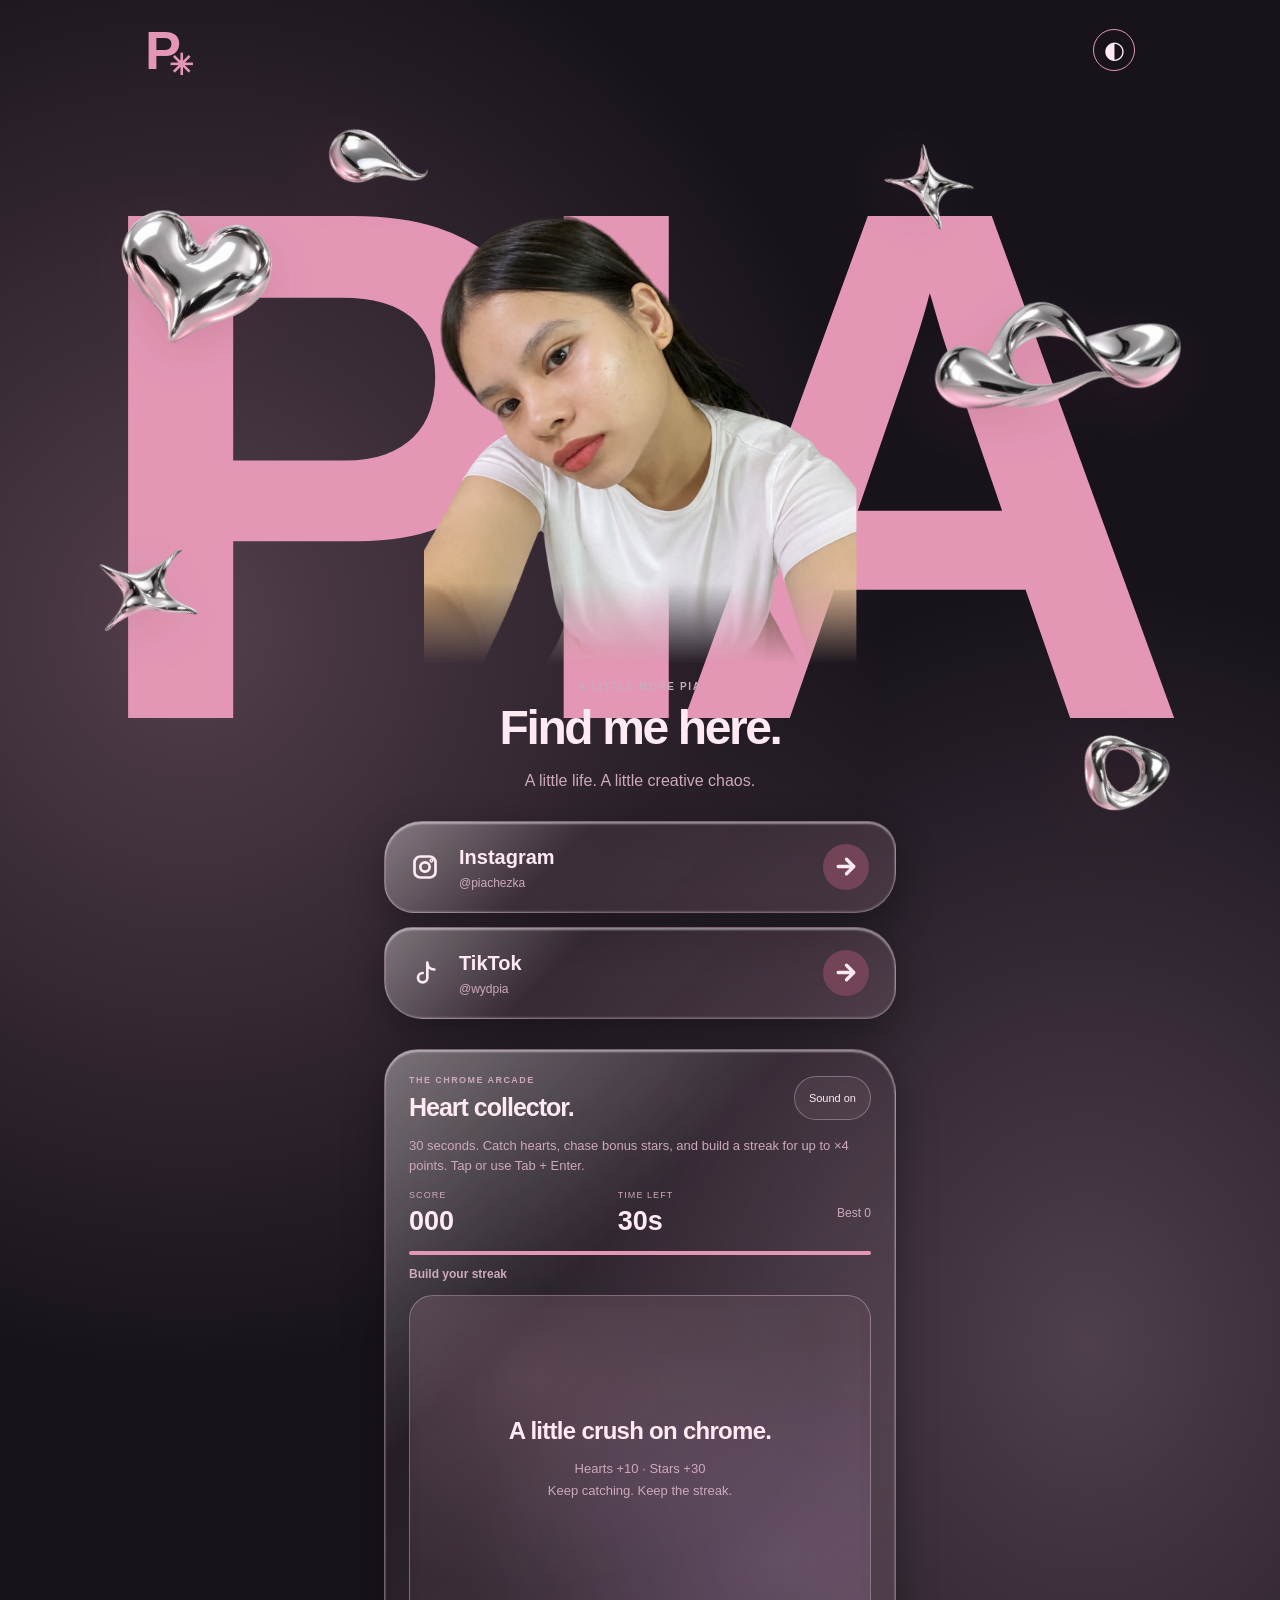
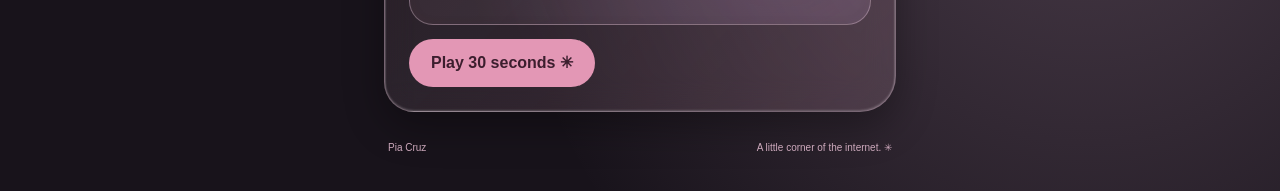
==== links/index.html @ ced85cf0 "Upgrade chrome arcade with timed combos, bonus stars, synth sounds and effects" ====
<!doctype html>
<html lang="en"><head><meta charset="utf-8"><meta name="viewport" content="width=device-width,initial-scale=1"><meta name="theme-color" content="#f5dce6"><meta name="description" content="Find Pia on Instagram and TikTok. A little personality, a little play."><title>Pia — Find me here</title><link rel="stylesheet" href="style.css?v=4"></head><body>
<div id="chrome-field" aria-label="Interactive chrome shapes"><button class="chrome-piece" aria-label="Move chrome heart; drag or use arrow keys"><img src="../assets/chrome-heart.png" alt="" draggable="false"></button><button class="chrome-piece" aria-label="Move chrome ribbon; drag or use arrow keys"><img src="../assets/chrome-ribbon.webp" alt="" draggable="false"></button><button class="chrome-piece" aria-label="Move chrome star; drag or use arrow keys"><img src="../assets/chrome-star.png" alt="" draggable="false"></button><button class="chrome-piece" aria-label="Move chrome ring; drag or use arrow keys"><img src="../assets/chrome-ring.png" alt="" draggable="false"></button><button class="chrome-piece" aria-label="Move chrome droplet; drag or use arrow keys"><img src="../assets/chrome-drop.png" alt="" draggable="false"></button><button class="chrome-piece" aria-label="Move chrome small star; drag or use arrow keys"><img src="../assets/chrome-star.png" alt="" draggable="false"></button></div><header><a class="brand" href="#" aria-label="Pia home">P<span aria-hidden="true">✳</span></a><button id="theme" aria-label="Switch color theme">◐</button></header>
<main>
<section class="intro" aria-labelledby="name"><div class="portrait-stage"><span class="big-name" aria-hidden="true">PIA</span><img class="portrait" src="../assets/pia-cutout.webp" alt="Pia Cruz"></div><p class="eyebrow">A LITTLE MORE PIA</p><h1 id="name">Find me here.</h1><p class="intro-copy">A little life. A little creative chaos.</p></section>
<nav class="socials" aria-label="Pia’s social profiles">
<a href="https://www.instagram.com/piachezka/" target="_blank" rel="noopener noreferrer"><svg viewBox="0 0 24 24" aria-hidden="true"><rect x="3" y="3" width="18" height="18" rx="5"/><circle cx="12" cy="12" r="4"/><circle cx="17.5" cy="6.5" r=".6"/></svg><span>Instagram<small>@piachezka</small></span><span class="link-icon" aria-hidden="true"><svg class="action-arrow" viewBox="0 0 24 24"><path d="M4 12h15M12 5l7 7-7 7"/></svg></span></a>
<a href="https://www.tiktok.com/@wydpia" target="_blank" rel="noopener noreferrer"><svg viewBox="0 0 24 24" aria-hidden="true"><path d="M14 3v13a4 4 0 1 1-4-4M14 3c0 4 3 6 6 6"/></svg><span>TikTok<small>@wydpia</small></span><span class="link-icon" aria-hidden="true"><svg class="action-arrow" viewBox="0 0 24 24"><path d="M4 12h15M12 5l7 7-7 7"/></svg></span></a>
</nav>
<section class="game" aria-labelledby="game-title"><div class="game-heading"><div><p class="eyebrow">THE CHROME ARCADE</p><h2 id="game-title">Heart collector.</h2></div><button id="sound" class="sound-button" aria-pressed="true">Sound on</button></div><p id="instructions">30 seconds. Catch hearts, chase bonus stars, and build a streak for up to ×4 points. Tap or use Tab + Enter.</p><div class="game-stats"><div><small>SCORE</small><strong id="score">000</strong></div><div><small>TIME LEFT</small><strong id="timer">30s</strong></div><span id="best">Best 0</span></div><div class="time-track" aria-hidden="true"><div id="time-fill"></div></div><div id="combo">Build your streak</div><div id="arena" class="arena" aria-label="Heart collector playing field"><div id="game-message"><strong>A little crush on chrome.</strong><span>Hearts +10 · Stars +30<br>Keep catching. Keep the streak.</span></div></div><div class="game-actions"><button id="start">Play 30 seconds ✳</button><button id="pause" hidden>Pause</button></div><p id="announcement" class="sr-only" role="status" aria-live="polite"></p></section>
<footer><span>Pia Cruz</span><span>A little corner of the internet. ✳</span></footer>
</main><script src="app.js?v=2"></script><script src="physics.js?v=1"></script></body></html>
---- links/style.css ----
:root{color-scheme:light;--bg:#fff9fc;--ink:#462436;--muted:#805a6d;--pink:#d77c9b;--panel:#ffffff55;--edge:#ffffffd9;--shadow:#8d486b1a;--round:'Arial Rounded MT Bold','Arial Black',Arial,sans-serif}*{box-sizing:border-box}body{margin:0;color:var(--ink);background:radial-gradient(ellipse at 15% 35%,#f4b8d044,transparent 45%),radial-gradient(ellipse at 85% 75%,#e5b9d944,transparent 40%),var(--bg);font:16px/1.5 Arial,sans-serif;min-height:100vh}.dark{color-scheme:dark;--bg:#18131b;--ink:#ffeaf3;--muted:#cda9bc;--pink:#e397b5;--panel:#f2cada10;--edge:#f4d5e755;--shadow:#0005}a{color:inherit;text-decoration:none}button{font:inherit;color:inherit;cursor:pointer}button:focus-visible,a:focus-visible{outline:3px solid var(--pink);outline-offset:5px}header{max-width:1050px;margin:auto;padding:26px 30px;display:flex;justify-content:space-between;align-items:center}.brand{font:900 54px/.9 var(--round);position:relative;color:var(--pink);padding-right:12px}.brand span{position:absolute;bottom:-5px;right:0;font:900 29px/1 Arial}.brand:hover span{animation:spin 2s linear infinite}#theme{background:none;border:1px solid var(--pink);border-radius:50%;width:42px;height:42px;font-size:24px}main{max-width:560px;margin:auto;padding:0 24px}.intro{text-align:center}.portrait-stage{height:310px;position:relative;isolation:isolate}.big-name{position:absolute;inset:0;display:grid;place-items:center;font:900 clamp(150px,35vw,230px)/1 Arial;color:var(--pink);letter-spacing:-.08em;padding-right:.08em}.portrait{position:absolute;height:95%;max-width:90%;object-fit:contain;bottom:0;left:50%;transform:translateX(-50%);z-index:2;mask-image:linear-gradient(#000 85%,transparent)}.chrome{position:absolute;object-fit:contain;filter:drop-shadow(0 16px 18px #7d405322);animation:float 8s ease-in-out infinite;pointer-events:none}.heart{width:105px;left:-8px;top:54px;z-index:3;rotate:-18deg}.star{width:90px;right:0;bottom:28px;z-index:3;animation-delay:-3s}.ring{width:70px;right:14px;top:0;filter:blur(1px);z-index:1;animation-delay:-5s}.eyebrow{font-size:10px;letter-spacing:.16em;font-weight:700;color:var(--muted);margin:15px 0 8px}h1{font:900 clamp(36px,9vw,48px)/1.1 var(--round);letter-spacing:-.05em;margin:0}.intro-copy{color:var(--muted);margin:14px 0 28px}.socials{display:grid;gap:14px}.socials a,.game{border:1px solid var(--edge);background:linear-gradient(135deg,#fff5,transparent 35%,#e8a3c01a),var(--panel);box-shadow:inset 0 2px 2px #fff7,inset 0 -1px 2px #fff3,0 14px 40px var(--shadow);backdrop-filter:blur(16px);-webkit-backdrop-filter:blur(16px)}.socials a{display:flex;align-items:center;gap:20px;padding:20px 26px;border-radius:38px 28px 40px 30px;transition:transform .2s,box-shadow .2s}.socials a:nth-child(2){border-radius:28px 40px 30px 38px}.socials a:hover{transform:translateY(-3px);box-shadow:inset 0 2px 3px #fffb,0 18px 40px var(--shadow)}.socials svg{width:28px;height:28px;fill:none;stroke:currentColor;stroke-width:2.3;stroke-linecap:round;stroke-linejoin:round}.socials a>span{font-size:20px;font-weight:700}.socials small{display:block;font-size:12px;font-weight:400;color:var(--muted);margin-top:2px}.socials .link-icon{margin-left:auto;font-size:28px;font-weight:900}.game{margin-top:30px;padding:24px;border-radius:34px 44px 36px 30px}.game-heading{display:flex;justify-content:space-between;align-items:center}.game-heading img{width:48px;height:48px;object-fit:contain}.game .eyebrow{margin:0 0 5px;font-size:9px}h2{font:900 25px/1.2 var(--round);letter-spacing:-.04em;margin:0}#instructions{color:var(--muted);font-size:13px;margin:14px 0}.game-stats{display:flex;justify-content:space-between;font-size:12px;font-variant-numeric:tabular-nums;gap:8px}.arena{height:225px;position:relative;overflow:hidden;border-radius:24px;margin:14px 0;background:radial-gradient(ellipse at center,#df96b533,transparent),var(--panel);border:1px solid var(--edge);display:grid;place-items:center}.arena>p{font-size:14px;color:var(--muted);padding:20px;text-align:center}#heart-target{position:absolute;width:66px;height:66px;border:0;background:none;padding:3px;touch-action:manipulation}#heart-target img{width:100%;height:100%;object-fit:contain;pointer-events:none}#heart-target:hover{filter:drop-shadow(0 0 9px #ffb4d5)}[hidden]{display:none!important}.game-actions{display:flex;align-items:center;justify-content:space-between;gap:12px}#start{border:0;background:var(--pink);color:#3c1e2e;padding:12px 22px;border-radius:30px;font-weight:700;min-height:44px}#start span{margin-left:16px}#reset{background:none;border:0;font-size:12px;text-decoration:underline;min-height:44px}footer{display:flex;flex-wrap:wrap;justify-content:space-between;gap:8px;padding:28px 4px 36px;font-size:10px;color:var(--muted)}.sr-only{position:absolute;width:1px;height:1px;overflow:hidden;clip-path:inset(50%)}@keyframes float{50%{transform:translate(5px,-14px) rotate(8deg)}}@keyframes spin{to{transform:rotate(360deg)}}@media(max-width:380px){main{padding:0 16px}.game{padding:18px}.portrait-stage{height:265px}.heart{width:85px}.star{width:70px}}@media(prefers-reduced-motion:reduce){*,*::before,*::after{animation:none!important;transition:none!important}}

/* Restore an expansive hero, with chrome free to reach the page edges. */
body{position:relative;isolation:isolate;overflow-x:clip}
header{position:relative;z-index:5}
.portrait-stage{width:100vw;left:50%;margin-left:-50vw;height:clamp(330px,44vw,620px);isolation:auto}
.big-name{font-size:clamp(240px,57vw,800px);z-index:0;letter-spacing:-.07em}
.portrait{height:96%;max-width:90vw;z-index:2}
#chrome-field{position:absolute;inset:0;z-index:3;overflow:hidden;pointer-events:none}
.chrome-piece{position:absolute;left:0;top:0;width:clamp(90px,13vw,200px);aspect-ratio:1;border:0;background:none;padding:0;pointer-events:auto;touch-action:none;cursor:grab;will-change:transform}
.chrome-piece img{display:block;width:100%;height:100%;object-fit:contain;pointer-events:none;user-select:none;filter:drop-shadow(0 16px 22px #67283f22)}
.chrome-piece:nth-child(2){width:clamp(150px,23vw,330px);aspect-ratio:1.8}
.chrome-piece:nth-child(3){width:clamp(75px,10vw,150px)}
.chrome-piece:nth-child(n+4){width:clamp(60px,8vw,110px)}
.chrome-piece.dragging{cursor:grabbing}
.intro>.eyebrow,.intro>h1,.intro-copy,.socials,.game,footer{position:relative;z-index:4}
.intro-copy{pointer-events:none}
@media(max-width:600px){.portrait-stage{height:350px}.big-name{font-size:66vw}.chrome-piece{width:85px}.chrome-piece:nth-child(2){width:145px}}

/* Match the portfolio’s bold circular arrow and turning hover gesture. */
.socials .link-icon{display:grid;place-items:center;flex:0 0 46px;width:46px;height:46px;border-radius:50%;background:#f4cad9;color:#612b40;transition:transform .28s ease,background .28s ease}
.socials .link-icon .action-arrow{width:25px;height:25px;fill:none;stroke:currentColor;stroke-width:3.2;stroke-linecap:round;stroke-linejoin:round}
.socials a:hover .link-icon,.socials a:focus-visible .link-icon{transform:rotate(45deg);background:#ebaac1}
.dark .socials .link-icon{background:#734458;color:#ffeaf3}
.dark .socials a:hover .link-icon,.dark .socials a:focus-visible .link-icon{background:#ac6986}

/* Chrome arcade: restrained light trails and tactile glass controls. */
.sound-button,#pause{border:1px solid var(--edge);background:var(--panel);border-radius:24px;padding:10px 14px;font-size:11px;min-height:44px}
.game-stats{align-items:center}.game-stats>div{display:flex;flex-direction:column;gap:2px}.game-stats small{font-size:9px;letter-spacing:.12em;color:var(--muted)}.game-stats strong{font-size:27px;line-height:1.2}.game-stats #best{color:var(--muted)}
.time-track{height:4px;background:#d77c9b22;border-radius:9px;margin-top:14px;overflow:hidden}#time-fill{height:100%;background:var(--pink);transform-origin:left;will-change:transform}#combo{font-size:12px;font-weight:700;min-height:22px;margin:10px 0 0;color:var(--muted)}
.arena{height:330px;margin-top:8px;background:radial-gradient(ellipse at 25% 25%,#f6b3d32b,transparent 60%),radial-gradient(ellipse at 80% 80%,#ba93d72b,transparent 60%),var(--panel);box-shadow:inset 0 1px 12px #572b4510;isolation:isolate}
.arena.last-seconds{border-color:var(--pink)}#game-message{z-index:2;pointer-events:none;text-align:center;padding:24px;display:grid;gap:12px;max-width:100%}#game-message strong{font:900 24px/1.2 var(--round);letter-spacing:-.03em}#game-message span{font-size:13px;color:var(--muted);line-height:1.7}
.catch-target{position:absolute;left:0;top:0;border:0;background:none;padding:4px;touch-action:manipulation;z-index:1;border-radius:50%;cursor:pointer}.catch-target img{width:100%;height:100%;object-fit:contain;pointer-events:none;filter:drop-shadow(0 8px 7px #612b4033);animation:target-arrive .2s ease-out}.catch-target.bonus{background:radial-gradient(#ffcbe788,transparent 70%)}.catch-target.expiring{box-shadow:inset 0 0 0 1px #d77c9b66}.catch-target:hover img{filter:drop-shadow(0 0 8px #ee9fbe99)}.catch-target:focus-visible{outline-offset:-2px}
.hit-effect{position:absolute;z-index:4;font-weight:900;font-size:22px;color:var(--ink);pointer-events:none;animation:score-rise .65s ease-out forwards;text-shadow:0 2px 10px var(--bg)}.spark{position:absolute;width:6px;height:6px;background:var(--pink);border-radius:50%;pointer-events:none;z-index:3;animation:spark-out .5s ease-out forwards}
@keyframes target-arrive{from{opacity:0;scale:.6}to{opacity:1;scale:1}}@keyframes score-rise{from{opacity:1;transform:translate(-50%,-50%)}to{opacity:0;transform:translate(-50%,-65px)}}@keyframes spark-out{to{opacity:0;transform:translate(var(--dx),var(--dy)) scale(.1)}}
@media(max-width:400px){.arena{height:300px}.game-heading{gap:8px}.sound-button{padding:9px}h2{font-size:23px}}
@media(prefers-reduced-motion:reduce){.hit-effect{animation:none;transform:translate(-50%,-50%)}.catch-target img{animation:none}}
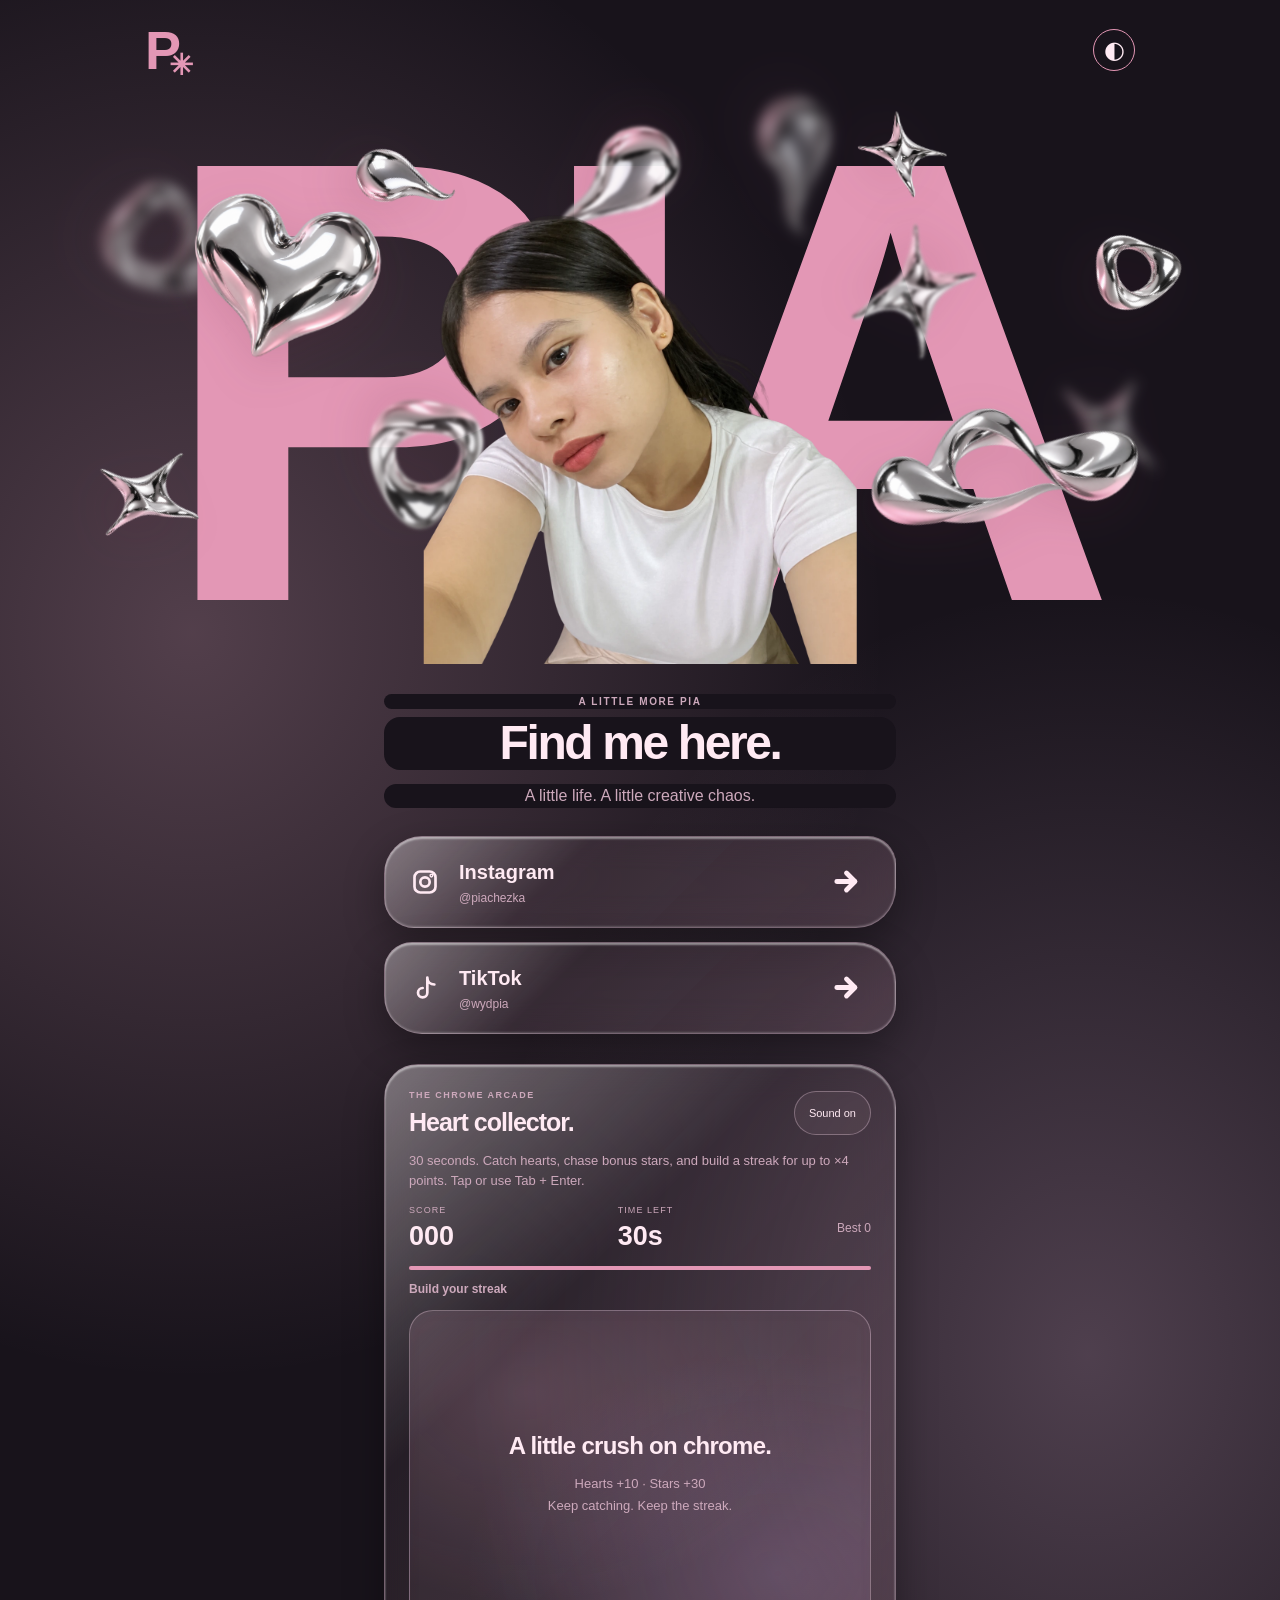
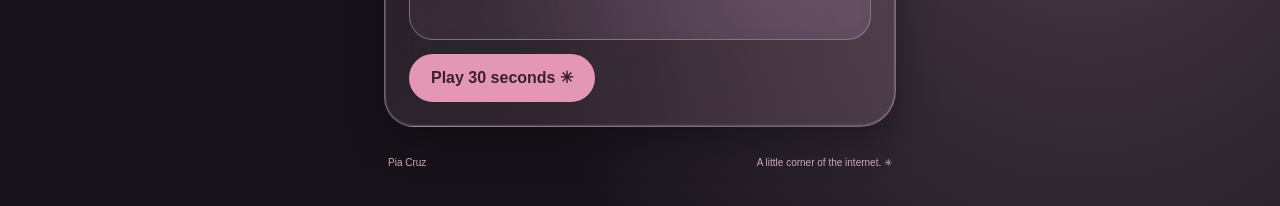
==== commit 025e774e: "Restore layered chrome depth and refine portrait and arrow styling" ====
--- a/links/index.html
+++ b/links/index.html
@@ -1,6 +1,6 @@
 <!doctype html>
-<html lang="en"><head><meta charset="utf-8"><meta name="viewport" content="width=device-width,initial-scale=1"><meta name="theme-color" content="#f5dce6"><meta name="description" content="Find Pia on Instagram and TikTok. A little personality, a little play."><title>Pia — Find me here</title><link rel="stylesheet" href="style.css?v=4"></head><body>
-<div id="chrome-field" aria-label="Interactive chrome shapes"><button class="chrome-piece" aria-label="Move chrome heart; drag or use arrow keys"><img src="../assets/chrome-heart.png" alt="" draggable="false"></button><button class="chrome-piece" aria-label="Move chrome ribbon; drag or use arrow keys"><img src="../assets/chrome-ribbon.webp" alt="" draggable="false"></button><button class="chrome-piece" aria-label="Move chrome star; drag or use arrow keys"><img src="../assets/chrome-star.png" alt="" draggable="false"></button><button class="chrome-piece" aria-label="Move chrome ring; drag or use arrow keys"><img src="../assets/chrome-ring.png" alt="" draggable="false"></button><button class="chrome-piece" aria-label="Move chrome droplet; drag or use arrow keys"><img src="../assets/chrome-drop.png" alt="" draggable="false"></button><button class="chrome-piece" aria-label="Move chrome small star; drag or use arrow keys"><img src="../assets/chrome-star.png" alt="" draggable="false"></button></div><header><a class="brand" href="#" aria-label="Pia home">P<span aria-hidden="true">✳</span></a><button id="theme" aria-label="Switch color theme">◐</button></header>
+<html lang="en"><head><meta charset="utf-8"><meta name="viewport" content="width=device-width,initial-scale=1"><meta name="theme-color" content="#f5dce6"><meta name="description" content="Find Pia on Instagram and TikTok. A little personality, a little play."><title>Pia — Find me here</title><link rel="stylesheet" href="style.css?v=5"></head><body>
+<div id="chrome-field" aria-label="Interactive chrome shapes"><button class="chrome-piece" aria-label="Move chrome heart; drag or use arrow keys"><img src="../assets/chrome-heart.png" alt="" draggable="false"></button><button class="chrome-piece" aria-label="Move chrome ribbon; drag or use arrow keys"><img src="../assets/chrome-ribbon.webp" alt="" draggable="false"></button><button class="chrome-piece" aria-label="Move chrome star; drag or use arrow keys"><img src="../assets/chrome-star.png" alt="" draggable="false"></button><button class="chrome-piece" aria-label="Move chrome ring; drag or use arrow keys"><img src="../assets/chrome-ring.png" alt="" draggable="false"></button><button class="chrome-piece" aria-label="Move chrome droplet; drag or use arrow keys"><img src="../assets/chrome-drop.png" alt="" draggable="false"></button><button class="chrome-piece" aria-label="Move chrome small star; drag or use arrow keys"><img src="../assets/chrome-star.png" alt="" draggable="false"></button><button class="chrome-piece depth-distant" aria-label="Move distant chrome shape; drag or use arrow keys"><img src="../assets/chrome-ring.png" alt="" draggable="false"></button><button class="chrome-piece depth-distant" aria-label="Move distant chrome shape; drag or use arrow keys"><img src="../assets/chrome-star.png" alt="" draggable="false"></button><button class="chrome-piece depth-distant" aria-label="Move distant chrome shape; drag or use arrow keys"><img src="../assets/chrome-drop.png" alt="" draggable="false"></button><button class="chrome-piece depth-middle" aria-label="Move middle chrome shape; drag or use arrow keys"><img src="../assets/chrome-ring.png" alt="" draggable="false"></button><button class="chrome-piece depth-middle" aria-label="Move middle chrome shape; drag or use arrow keys"><img src="../assets/chrome-star.png" alt="" draggable="false"></button><button class="chrome-piece depth-middle" aria-label="Move middle chrome shape; drag or use arrow keys"><img src="../assets/chrome-drop.png" alt="" draggable="false"></button></div><header><a class="brand" href="#" aria-label="Pia home">P<span aria-hidden="true">✳</span></a><button id="theme" aria-label="Switch color theme">◐</button></header>
 <main>
 <section class="intro" aria-labelledby="name"><div class="portrait-stage"><span class="big-name" aria-hidden="true">PIA</span><img class="portrait" src="../assets/pia-cutout.webp" alt="Pia Cruz"></div><p class="eyebrow">A LITTLE MORE PIA</p><h1 id="name">Find me here.</h1><p class="intro-copy">A little life. A little creative chaos.</p></section>
 <nav class="socials" aria-label="Pia’s social profiles">
@@ -9,4 +9,4 @@
 </nav>
 <section class="game" aria-labelledby="game-title"><div class="game-heading"><div><p class="eyebrow">THE CHROME ARCADE</p><h2 id="game-title">Heart collector.</h2></div><button id="sound" class="sound-button" aria-pressed="true">Sound on</button></div><p id="instructions">30 seconds. Catch hearts, chase bonus stars, and build a streak for up to ×4 points. Tap or use Tab + Enter.</p><div class="game-stats"><div><small>SCORE</small><strong id="score">000</strong></div><div><small>TIME LEFT</small><strong id="timer">30s</strong></div><span id="best">Best 0</span></div><div class="time-track" aria-hidden="true"><div id="time-fill"></div></div><div id="combo">Build your streak</div><div id="arena" class="arena" aria-label="Heart collector playing field"><div id="game-message"><strong>A little crush on chrome.</strong><span>Hearts +10 · Stars +30<br>Keep catching. Keep the streak.</span></div></div><div class="game-actions"><button id="start">Play 30 seconds ✳</button><button id="pause" hidden>Pause</button></div><p id="announcement" class="sr-only" role="status" aria-live="polite"></p></section>
 <footer><span>Pia Cruz</span><span>A little corner of the internet. ✳</span></footer>
-</main><script src="app.js?v=2"></script><script src="physics.js?v=1"></script></body></html>
+</main><script src="app.js?v=2"></script><script src="physics.js?v=2"></script></body></html>
--- a/links/style.css
+++ b/links/style.css
@@ -35,3 +35,19 @@
 @keyframes target-arrive{from{opacity:0;scale:.6}to{opacity:1;scale:1}}@keyframes score-rise{from{opacity:1;transform:translate(-50%,-50%)}to{opacity:0;transform:translate(-50%,-65px)}}@keyframes spark-out{to{opacity:0;transform:translate(var(--dx),var(--dy)) scale(.1)}}
 @media(max-width:400px){.arena{height:300px}.game-heading{gap:8px}.sound-button{padding:9px}h2{font-size:23px}}
 @media(prefers-reduced-motion:reduce){.hit-effect{animation:none;transform:translate(-50%,-50%)}.catch-target img{animation:none}}
+
+/* Three independent chrome depth planes, with clear text below the portrait. */
+.portrait-stage{--stage-height:clamp(330px,44vw,620px);height:var(--stage-height);margin-bottom:30px}
+.big-name{font-size:min(57vw,calc(var(--stage-height)*1.12));line-height:.8;z-index:1}
+.portrait{mask-image:none;-webkit-mask-image:none;z-index:3}
+#chrome-field{z-index:auto}
+.chrome-piece{z-index:4}
+.chrome-piece:nth-child(1){width:clamp(115px,16vw,240px)}
+.chrome-piece:nth-child(2){width:clamp(170px,25vw,360px)}
+.chrome-piece.depth-middle{z-index:2;width:clamp(90px,12vw,180px);filter:blur(1.4px);opacity:.94}
+.chrome-piece.depth-distant{z-index:0;width:clamp(80px,11vw,165px);filter:blur(6px);opacity:.55}
+.intro>.eyebrow,.intro>h1,.intro-copy,.socials,.game,footer{z-index:5}
+.intro>.eyebrow,.intro>h1,.intro-copy{background:var(--bg);border-radius:16px}
+.socials .link-icon,.socials a:hover .link-icon,.socials a:focus-visible .link-icon,.dark .socials .link-icon,.dark .socials a:hover .link-icon,.dark .socials a:focus-visible .link-icon{background:transparent;color:inherit;border-radius:0}
+.socials .link-icon .action-arrow{width:29px;height:29px;stroke-width:4}
+@media(max-width:600px){.portrait-stage{--stage-height:350px}.big-name{font-size:66vw}.chrome-piece.depth-middle{filter:blur(1px);width:90px}.chrome-piece.depth-distant{filter:blur(4px);width:75px}}
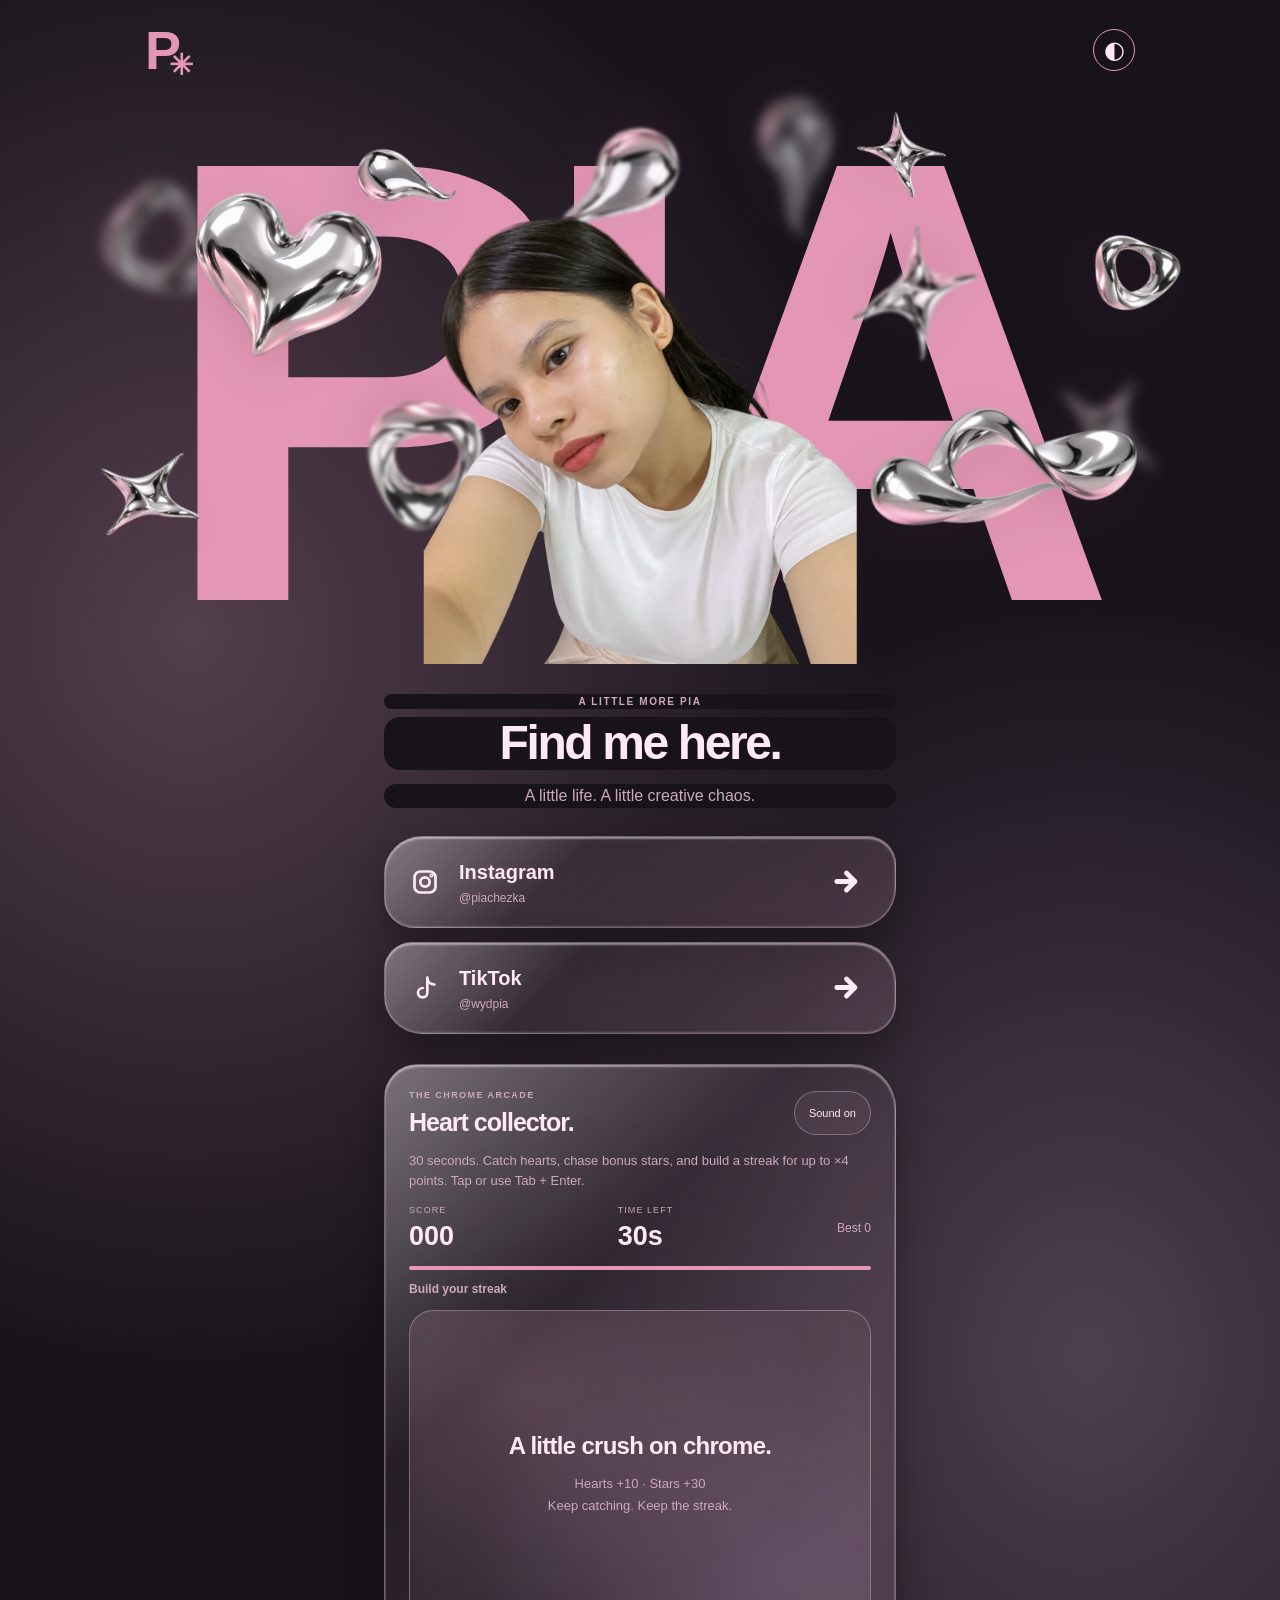
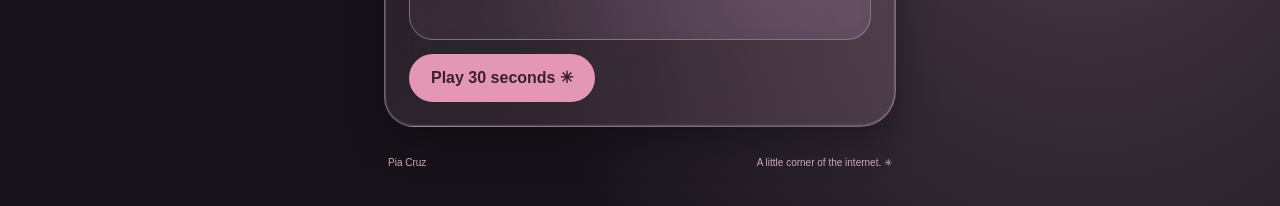
==== commit a3db4e2c: "Give arcade effects metallic chimes and sparkling chrome overtones" ====
--- a/links/index.html
+++ b/links/index.html
@@ -9,4 +9,4 @@
 </nav>
 <section class="game" aria-labelledby="game-title"><div class="game-heading"><div><p class="eyebrow">THE CHROME ARCADE</p><h2 id="game-title">Heart collector.</h2></div><button id="sound" class="sound-button" aria-pressed="true">Sound on</button></div><p id="instructions">30 seconds. Catch hearts, chase bonus stars, and build a streak for up to ×4 points. Tap or use Tab + Enter.</p><div class="game-stats"><div><small>SCORE</small><strong id="score">000</strong></div><div><small>TIME LEFT</small><strong id="timer">30s</strong></div><span id="best">Best 0</span></div><div class="time-track" aria-hidden="true"><div id="time-fill"></div></div><div id="combo">Build your streak</div><div id="arena" class="arena" aria-label="Heart collector playing field"><div id="game-message"><strong>A little crush on chrome.</strong><span>Hearts +10 · Stars +30<br>Keep catching. Keep the streak.</span></div></div><div class="game-actions"><button id="start">Play 30 seconds ✳</button><button id="pause" hidden>Pause</button></div><p id="announcement" class="sr-only" role="status" aria-live="polite"></p></section>
 <footer><span>Pia Cruz</span><span>A little corner of the internet. ✳</span></footer>
-</main><script src="app.js?v=2"></script><script src="physics.js?v=2"></script></body></html>
+</main><script src="app.js?v=3"></script><script src="physics.js?v=2"></script></body></html>
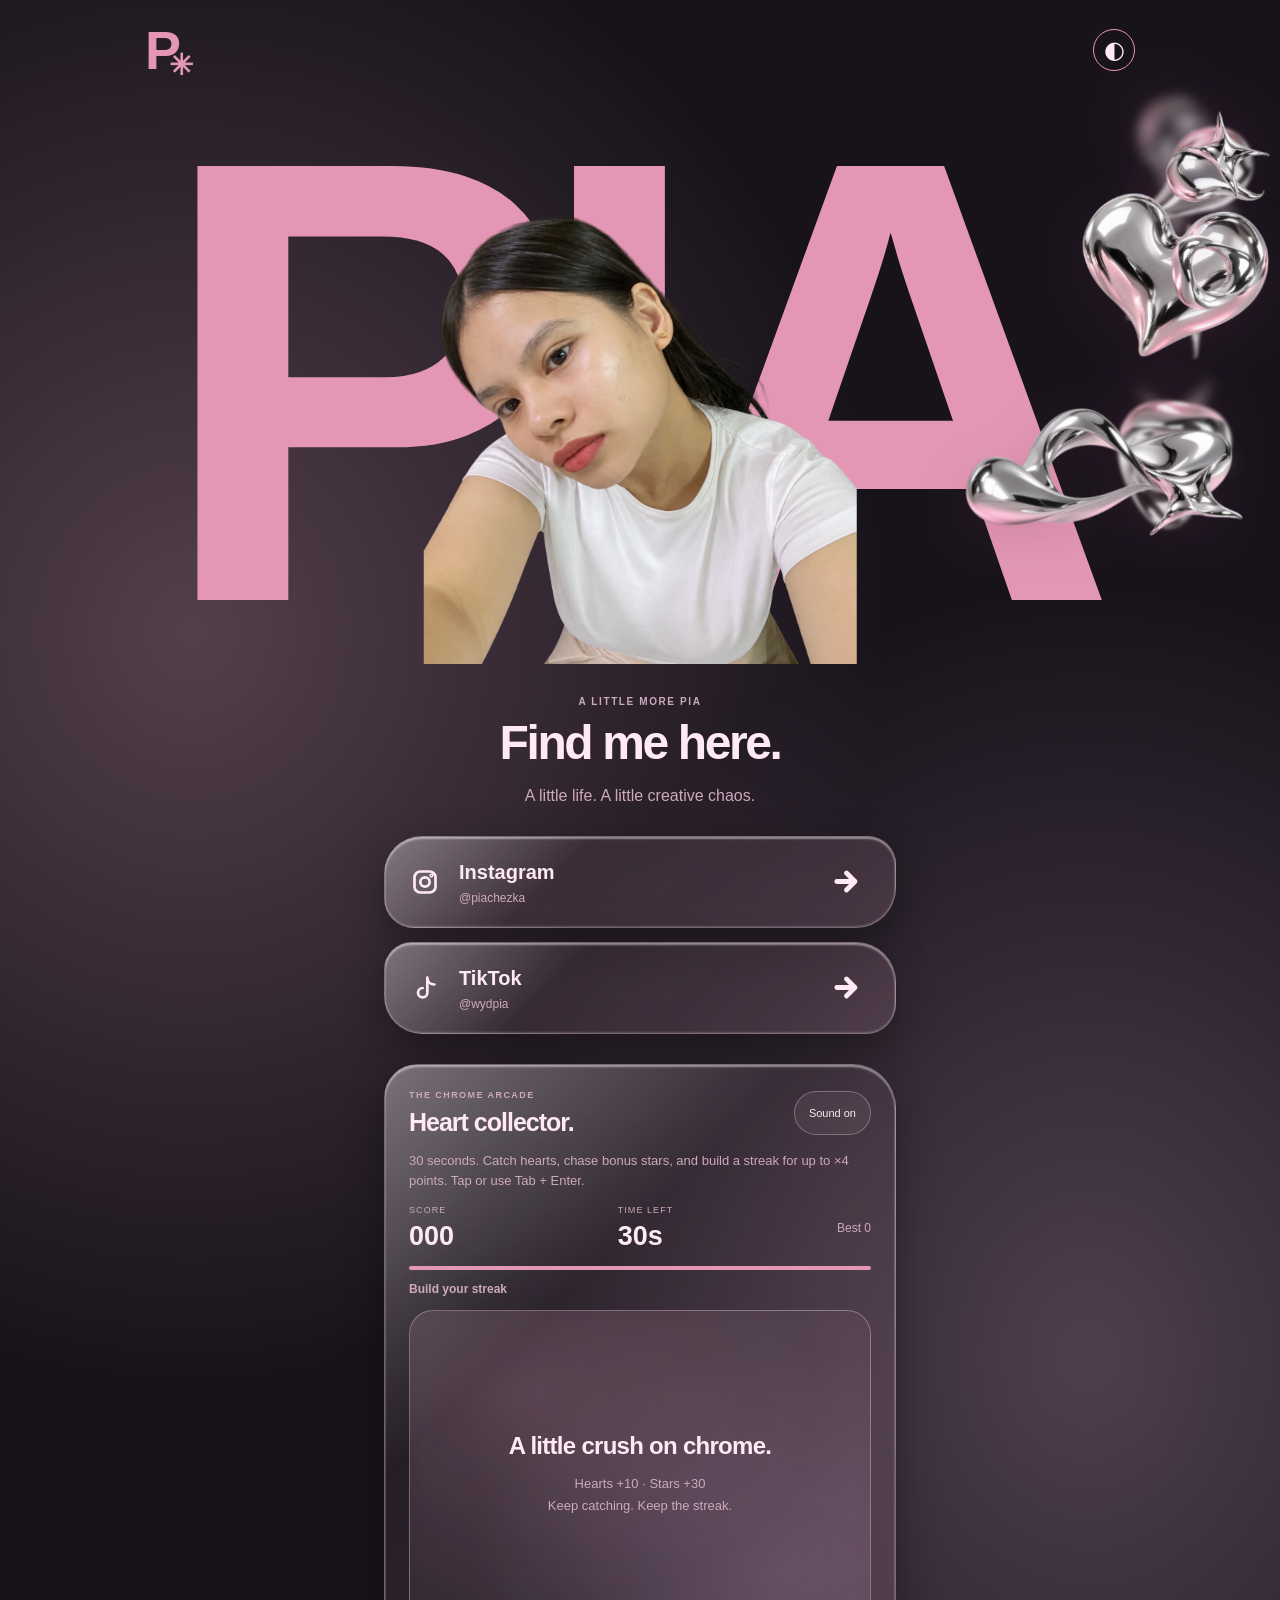
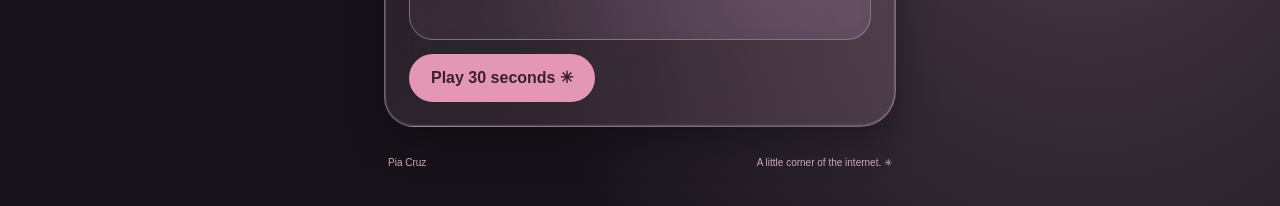
==== commit e23de16b: "Remove background fills from landing page intro text" ====
--- a/links/index.html
+++ b/links/index.html
@@ -1,5 +1,5 @@
 <!doctype html>
-<html lang="en"><head><meta charset="utf-8"><meta name="viewport" content="width=device-width,initial-scale=1"><meta name="theme-color" content="#f5dce6"><meta name="description" content="Find Pia on Instagram and TikTok. A little personality, a little play."><title>Pia — Find me here</title><link rel="stylesheet" href="style.css?v=5"></head><body>
+<html lang="en"><head><meta charset="utf-8"><meta name="viewport" content="width=device-width,initial-scale=1"><meta name="theme-color" content="#f5dce6"><meta name="description" content="Find Pia on Instagram and TikTok. A little personality, a little play."><title>Pia — Find me here</title><link rel="stylesheet" href="style.css?v=6"></head><body>
 <div id="chrome-field" aria-label="Interactive chrome shapes"><button class="chrome-piece" aria-label="Move chrome heart; drag or use arrow keys"><img src="../assets/chrome-heart.png" alt="" draggable="false"></button><button class="chrome-piece" aria-label="Move chrome ribbon; drag or use arrow keys"><img src="../assets/chrome-ribbon.webp" alt="" draggable="false"></button><button class="chrome-piece" aria-label="Move chrome star; drag or use arrow keys"><img src="../assets/chrome-star.png" alt="" draggable="false"></button><button class="chrome-piece" aria-label="Move chrome ring; drag or use arrow keys"><img src="../assets/chrome-ring.png" alt="" draggable="false"></button><button class="chrome-piece" aria-label="Move chrome droplet; drag or use arrow keys"><img src="../assets/chrome-drop.png" alt="" draggable="false"></button><button class="chrome-piece" aria-label="Move chrome small star; drag or use arrow keys"><img src="../assets/chrome-star.png" alt="" draggable="false"></button><button class="chrome-piece depth-distant" aria-label="Move distant chrome shape; drag or use arrow keys"><img src="../assets/chrome-ring.png" alt="" draggable="false"></button><button class="chrome-piece depth-distant" aria-label="Move distant chrome shape; drag or use arrow keys"><img src="../assets/chrome-star.png" alt="" draggable="false"></button><button class="chrome-piece depth-distant" aria-label="Move distant chrome shape; drag or use arrow keys"><img src="../assets/chrome-drop.png" alt="" draggable="false"></button><button class="chrome-piece depth-middle" aria-label="Move middle chrome shape; drag or use arrow keys"><img src="../assets/chrome-ring.png" alt="" draggable="false"></button><button class="chrome-piece depth-middle" aria-label="Move middle chrome shape; drag or use arrow keys"><img src="../assets/chrome-star.png" alt="" draggable="false"></button><button class="chrome-piece depth-middle" aria-label="Move middle chrome shape; drag or use arrow keys"><img src="../assets/chrome-drop.png" alt="" draggable="false"></button></div><header><a class="brand" href="#" aria-label="Pia home">P<span aria-hidden="true">✳</span></a><button id="theme" aria-label="Switch color theme">◐</button></header>
 <main>
 <section class="intro" aria-labelledby="name"><div class="portrait-stage"><span class="big-name" aria-hidden="true">PIA</span><img class="portrait" src="../assets/pia-cutout.webp" alt="Pia Cruz"></div><p class="eyebrow">A LITTLE MORE PIA</p><h1 id="name">Find me here.</h1><p class="intro-copy">A little life. A little creative chaos.</p></section>
--- a/links/style.css
+++ b/links/style.css
@@ -47,7 +47,6 @@
 .chrome-piece.depth-middle{z-index:2;width:clamp(90px,12vw,180px);filter:blur(1.4px);opacity:.94}
 .chrome-piece.depth-distant{z-index:0;width:clamp(80px,11vw,165px);filter:blur(6px);opacity:.55}
 .intro>.eyebrow,.intro>h1,.intro-copy,.socials,.game,footer{z-index:5}
-.intro>.eyebrow,.intro>h1,.intro-copy{background:var(--bg);border-radius:16px}
 .socials .link-icon,.socials a:hover .link-icon,.socials a:focus-visible .link-icon,.dark .socials .link-icon,.dark .socials a:hover .link-icon,.dark .socials a:focus-visible .link-icon{background:transparent;color:inherit;border-radius:0}
 .socials .link-icon .action-arrow{width:29px;height:29px;stroke-width:4}
 @media(max-width:600px){.portrait-stage{--stage-height:350px}.big-name{font-size:66vw}.chrome-piece.depth-middle{filter:blur(1px);width:90px}.chrome-piece.depth-distant{filter:blur(4px);width:75px}}
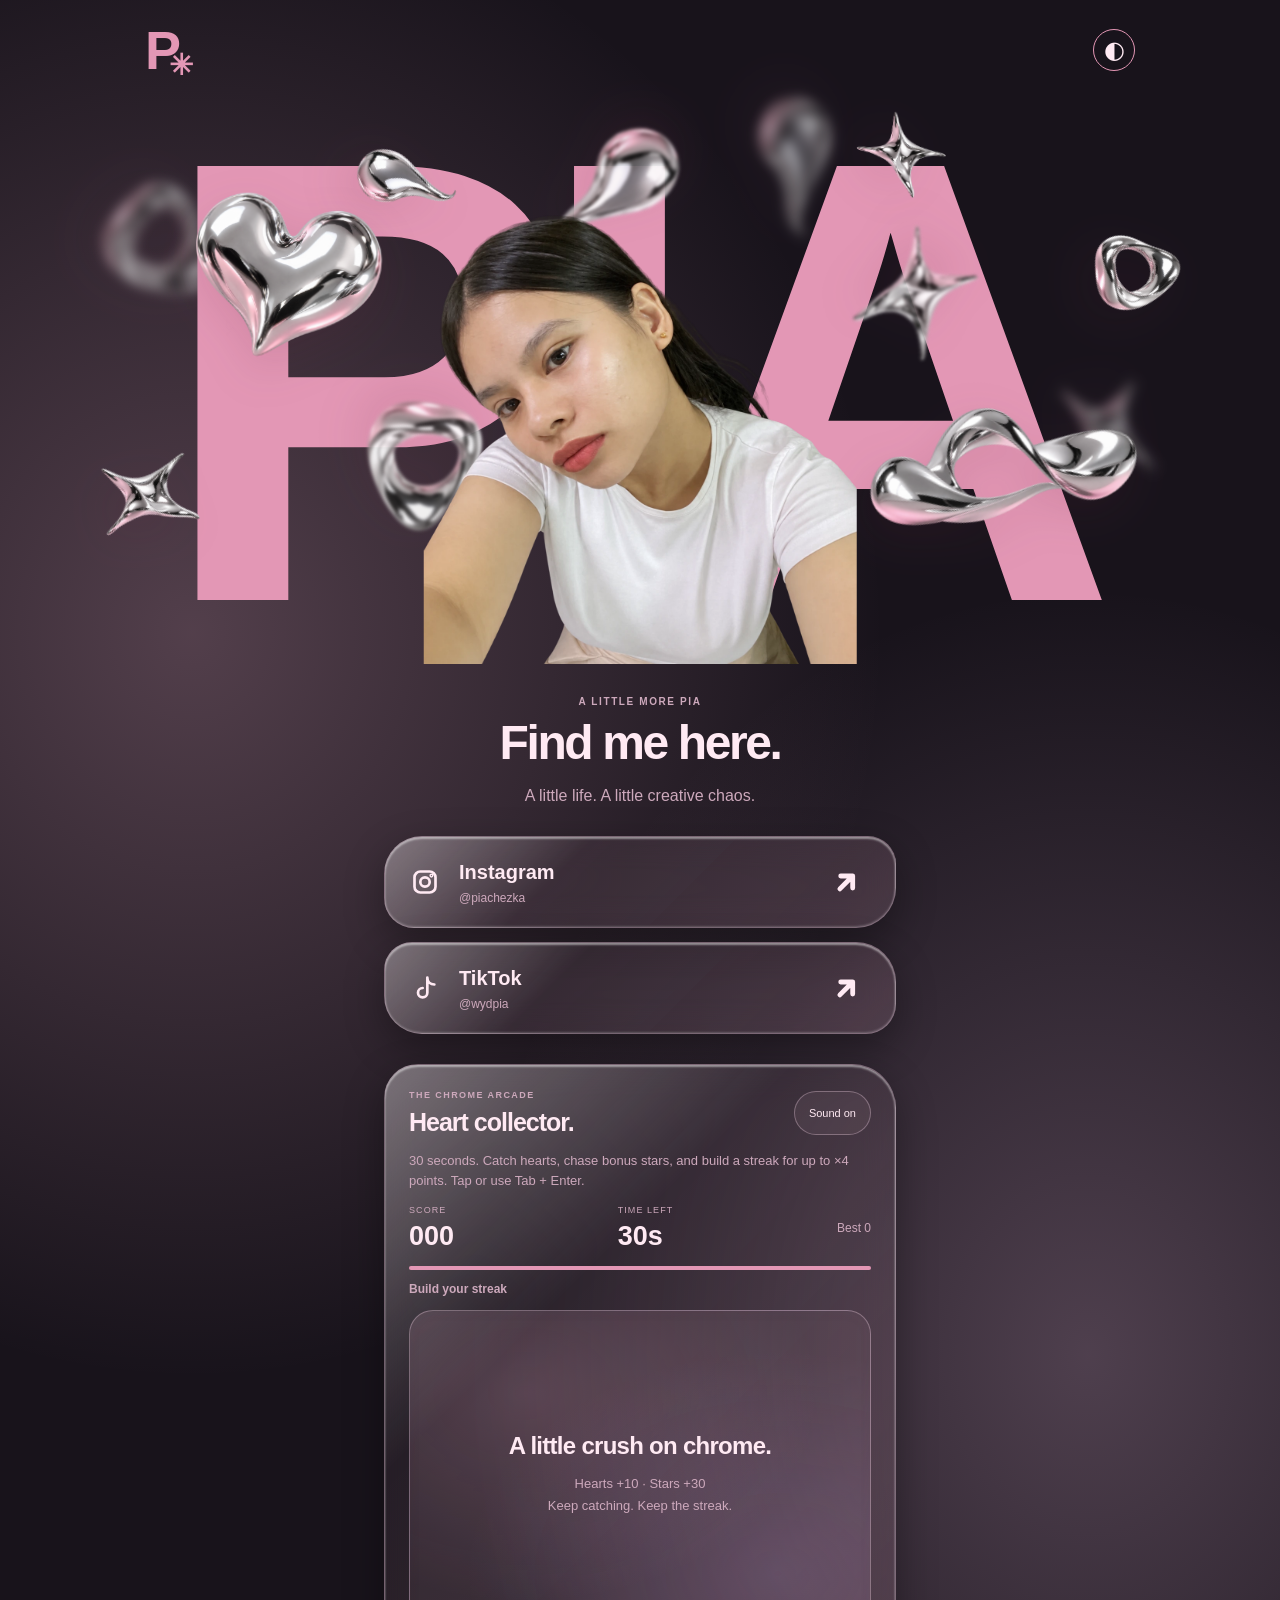
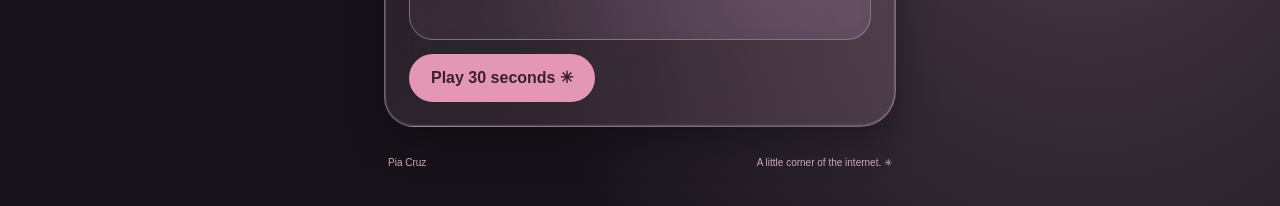
==== commit d90f660b: "Turn action arrows from up-right to right on hover" ====
--- a/links/index.html
+++ b/links/index.html
@@ -1,5 +1,5 @@
 <!doctype html>
-<html lang="en"><head><meta charset="utf-8"><meta name="viewport" content="width=device-width,initial-scale=1"><meta name="theme-color" content="#f5dce6"><meta name="description" content="Find Pia on Instagram and TikTok. A little personality, a little play."><title>Pia — Find me here</title><link rel="stylesheet" href="style.css?v=6"></head><body>
+<html lang="en"><head><meta charset="utf-8"><meta name="viewport" content="width=device-width,initial-scale=1"><meta name="theme-color" content="#f5dce6"><meta name="description" content="Find Pia on Instagram and TikTok. A little personality, a little play."><title>Pia — Find me here</title><link rel="stylesheet" href="style.css?v=7"></head><body>
 <div id="chrome-field" aria-label="Interactive chrome shapes"><button class="chrome-piece" aria-label="Move chrome heart; drag or use arrow keys"><img src="../assets/chrome-heart.png" alt="" draggable="false"></button><button class="chrome-piece" aria-label="Move chrome ribbon; drag or use arrow keys"><img src="../assets/chrome-ribbon.webp" alt="" draggable="false"></button><button class="chrome-piece" aria-label="Move chrome star; drag or use arrow keys"><img src="../assets/chrome-star.png" alt="" draggable="false"></button><button class="chrome-piece" aria-label="Move chrome ring; drag or use arrow keys"><img src="../assets/chrome-ring.png" alt="" draggable="false"></button><button class="chrome-piece" aria-label="Move chrome droplet; drag or use arrow keys"><img src="../assets/chrome-drop.png" alt="" draggable="false"></button><button class="chrome-piece" aria-label="Move chrome small star; drag or use arrow keys"><img src="../assets/chrome-star.png" alt="" draggable="false"></button><button class="chrome-piece depth-distant" aria-label="Move distant chrome shape; drag or use arrow keys"><img src="../assets/chrome-ring.png" alt="" draggable="false"></button><button class="chrome-piece depth-distant" aria-label="Move distant chrome shape; drag or use arrow keys"><img src="../assets/chrome-star.png" alt="" draggable="false"></button><button class="chrome-piece depth-distant" aria-label="Move distant chrome shape; drag or use arrow keys"><img src="../assets/chrome-drop.png" alt="" draggable="false"></button><button class="chrome-piece depth-middle" aria-label="Move middle chrome shape; drag or use arrow keys"><img src="../assets/chrome-ring.png" alt="" draggable="false"></button><button class="chrome-piece depth-middle" aria-label="Move middle chrome shape; drag or use arrow keys"><img src="../assets/chrome-star.png" alt="" draggable="false"></button><button class="chrome-piece depth-middle" aria-label="Move middle chrome shape; drag or use arrow keys"><img src="../assets/chrome-drop.png" alt="" draggable="false"></button></div><header><a class="brand" href="#" aria-label="Pia home">P<span aria-hidden="true">✳</span></a><button id="theme" aria-label="Switch color theme">◐</button></header>
 <main>
 <section class="intro" aria-labelledby="name"><div class="portrait-stage"><span class="big-name" aria-hidden="true">PIA</span><img class="portrait" src="../assets/pia-cutout.webp" alt="Pia Cruz"></div><p class="eyebrow">A LITTLE MORE PIA</p><h1 id="name">Find me here.</h1><p class="intro-copy">A little life. A little creative chaos.</p></section>
--- a/links/style.css
+++ b/links/style.css
@@ -18,9 +18,9 @@
 @media(max-width:600px){.portrait-stage{height:350px}.big-name{font-size:66vw}.chrome-piece{width:85px}.chrome-piece:nth-child(2){width:145px}}
 
 /* Match the portfolio’s bold circular arrow and turning hover gesture. */
-.socials .link-icon{display:grid;place-items:center;flex:0 0 46px;width:46px;height:46px;border-radius:50%;background:#f4cad9;color:#612b40;transition:transform .28s ease,background .28s ease}
+.socials .link-icon{display:grid;place-items:center;flex:0 0 46px;width:46px;height:46px;border-radius:50%;background:#f4cad9;color:#612b40;transform:rotate(-45deg);transition:transform .28s ease,background .28s ease}
 .socials .link-icon .action-arrow{width:25px;height:25px;fill:none;stroke:currentColor;stroke-width:3.2;stroke-linecap:round;stroke-linejoin:round}
-.socials a:hover .link-icon,.socials a:focus-visible .link-icon{transform:rotate(45deg);background:#ebaac1}
+.socials a:hover .link-icon,.socials a:focus-visible .link-icon{transform:rotate(0deg);background:#ebaac1}
 .dark .socials .link-icon{background:#734458;color:#ffeaf3}
 .dark .socials a:hover .link-icon,.dark .socials a:focus-visible .link-icon{background:#ac6986}
 
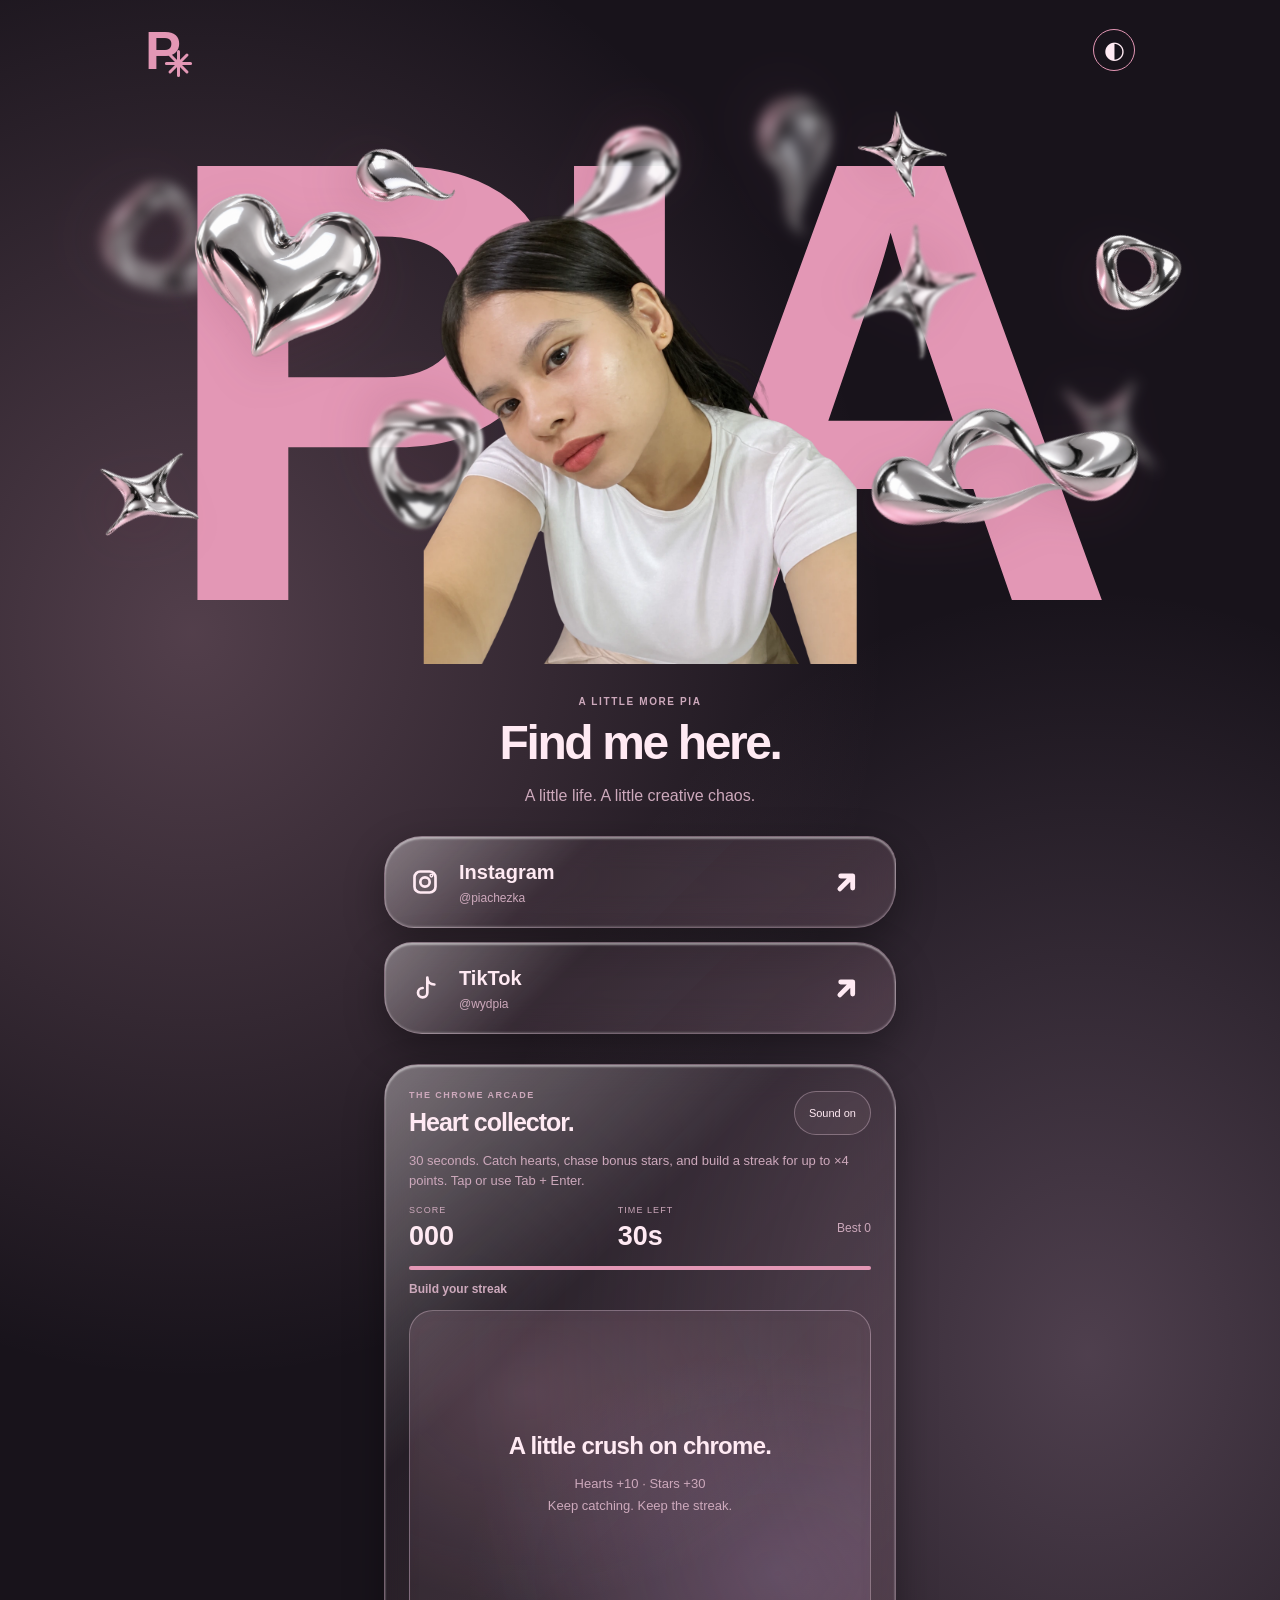
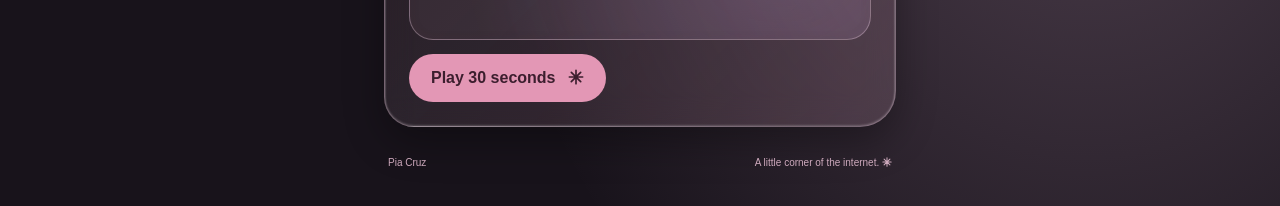
==== commit 4daa746d: "Fix mobile asterisk rendering and chrome tap highlights" ====
--- a/links/index.html
+++ b/links/index.html
@@ -1,12 +1,12 @@
 <!doctype html>
-<html lang="en"><head><meta charset="utf-8"><meta name="viewport" content="width=device-width,initial-scale=1"><meta name="theme-color" content="#f5dce6"><meta name="description" content="Find Pia on Instagram and TikTok. A little personality, a little play."><title>Pia — Find me here</title><link rel="stylesheet" href="style.css?v=7"></head><body>
-<div id="chrome-field" aria-label="Interactive chrome shapes"><button class="chrome-piece" aria-label="Move chrome heart; drag or use arrow keys"><img src="../assets/chrome-heart.png" alt="" draggable="false"></button><button class="chrome-piece" aria-label="Move chrome ribbon; drag or use arrow keys"><img src="../assets/chrome-ribbon.webp" alt="" draggable="false"></button><button class="chrome-piece" aria-label="Move chrome star; drag or use arrow keys"><img src="../assets/chrome-star.png" alt="" draggable="false"></button><button class="chrome-piece" aria-label="Move chrome ring; drag or use arrow keys"><img src="../assets/chrome-ring.png" alt="" draggable="false"></button><button class="chrome-piece" aria-label="Move chrome droplet; drag or use arrow keys"><img src="../assets/chrome-drop.png" alt="" draggable="false"></button><button class="chrome-piece" aria-label="Move chrome small star; drag or use arrow keys"><img src="../assets/chrome-star.png" alt="" draggable="false"></button><button class="chrome-piece depth-distant" aria-label="Move distant chrome shape; drag or use arrow keys"><img src="../assets/chrome-ring.png" alt="" draggable="false"></button><button class="chrome-piece depth-distant" aria-label="Move distant chrome shape; drag or use arrow keys"><img src="../assets/chrome-star.png" alt="" draggable="false"></button><button class="chrome-piece depth-distant" aria-label="Move distant chrome shape; drag or use arrow keys"><img src="../assets/chrome-drop.png" alt="" draggable="false"></button><button class="chrome-piece depth-middle" aria-label="Move middle chrome shape; drag or use arrow keys"><img src="../assets/chrome-ring.png" alt="" draggable="false"></button><button class="chrome-piece depth-middle" aria-label="Move middle chrome shape; drag or use arrow keys"><img src="../assets/chrome-star.png" alt="" draggable="false"></button><button class="chrome-piece depth-middle" aria-label="Move middle chrome shape; drag or use arrow keys"><img src="../assets/chrome-drop.png" alt="" draggable="false"></button></div><header><a class="brand" href="#" aria-label="Pia home">P<span aria-hidden="true">✳</span></a><button id="theme" aria-label="Switch color theme">◐</button></header>
+<html lang="en"><head><meta charset="utf-8"><meta name="viewport" content="width=device-width,initial-scale=1"><meta name="theme-color" content="#f5dce6"><meta name="description" content="Find Pia on Instagram and TikTok. A little personality, a little play."><title>Pia — Find me here</title><link rel="stylesheet" href="style.css?v=8"></head><body>
+<div id="chrome-field" aria-label="Interactive chrome shapes"><button class="chrome-piece" aria-label="Move chrome heart; drag or use arrow keys"><img src="../assets/chrome-heart.png" alt="" draggable="false"></button><button class="chrome-piece" aria-label="Move chrome ribbon; drag or use arrow keys"><img src="../assets/chrome-ribbon.webp" alt="" draggable="false"></button><button class="chrome-piece" aria-label="Move chrome star; drag or use arrow keys"><img src="../assets/chrome-star.png" alt="" draggable="false"></button><button class="chrome-piece" aria-label="Move chrome ring; drag or use arrow keys"><img src="../assets/chrome-ring.png" alt="" draggable="false"></button><button class="chrome-piece" aria-label="Move chrome droplet; drag or use arrow keys"><img src="../assets/chrome-drop.png" alt="" draggable="false"></button><button class="chrome-piece" aria-label="Move chrome small star; drag or use arrow keys"><img src="../assets/chrome-star.png" alt="" draggable="false"></button><button class="chrome-piece depth-distant" aria-label="Move distant chrome shape; drag or use arrow keys"><img src="../assets/chrome-ring.png" alt="" draggable="false"></button><button class="chrome-piece depth-distant" aria-label="Move distant chrome shape; drag or use arrow keys"><img src="../assets/chrome-star.png" alt="" draggable="false"></button><button class="chrome-piece depth-distant" aria-label="Move distant chrome shape; drag or use arrow keys"><img src="../assets/chrome-drop.png" alt="" draggable="false"></button><button class="chrome-piece depth-middle" aria-label="Move middle chrome shape; drag or use arrow keys"><img src="../assets/chrome-ring.png" alt="" draggable="false"></button><button class="chrome-piece depth-middle" aria-label="Move middle chrome shape; drag or use arrow keys"><img src="../assets/chrome-star.png" alt="" draggable="false"></button><button class="chrome-piece depth-middle" aria-label="Move middle chrome shape; drag or use arrow keys"><img src="../assets/chrome-drop.png" alt="" draggable="false"></button></div><header><a class="brand" href="#" aria-label="Pia home">P<span aria-hidden="true"><svg class="asterisk-icon" viewBox="0 0 24 24" width="1em" height="1em" aria-hidden="true" focusable="false"><path d="M12 2v20M2 12h20M5 5l14 14M19 5 5 19" fill="none" stroke="currentColor" stroke-width="2.5" stroke-linecap="round"/></svg></span></a><button id="theme" aria-label="Switch color theme">◐</button></header>
 <main>
 <section class="intro" aria-labelledby="name"><div class="portrait-stage"><span class="big-name" aria-hidden="true">PIA</span><img class="portrait" src="../assets/pia-cutout.webp" alt="Pia Cruz"></div><p class="eyebrow">A LITTLE MORE PIA</p><h1 id="name">Find me here.</h1><p class="intro-copy">A little life. A little creative chaos.</p></section>
 <nav class="socials" aria-label="Pia’s social profiles">
 <a href="https://www.instagram.com/piachezka/" target="_blank" rel="noopener noreferrer"><svg viewBox="0 0 24 24" aria-hidden="true"><rect x="3" y="3" width="18" height="18" rx="5"/><circle cx="12" cy="12" r="4"/><circle cx="17.5" cy="6.5" r=".6"/></svg><span>Instagram<small>@piachezka</small></span><span class="link-icon" aria-hidden="true"><svg class="action-arrow" viewBox="0 0 24 24"><path d="M4 12h15M12 5l7 7-7 7"/></svg></span></a>
 <a href="https://www.tiktok.com/@wydpia" target="_blank" rel="noopener noreferrer"><svg viewBox="0 0 24 24" aria-hidden="true"><path d="M14 3v13a4 4 0 1 1-4-4M14 3c0 4 3 6 6 6"/></svg><span>TikTok<small>@wydpia</small></span><span class="link-icon" aria-hidden="true"><svg class="action-arrow" viewBox="0 0 24 24"><path d="M4 12h15M12 5l7 7-7 7"/></svg></span></a>
 </nav>
-<section class="game" aria-labelledby="game-title"><div class="game-heading"><div><p class="eyebrow">THE CHROME ARCADE</p><h2 id="game-title">Heart collector.</h2></div><button id="sound" class="sound-button" aria-pressed="true">Sound on</button></div><p id="instructions">30 seconds. Catch hearts, chase bonus stars, and build a streak for up to ×4 points. Tap or use Tab + Enter.</p><div class="game-stats"><div><small>SCORE</small><strong id="score">000</strong></div><div><small>TIME LEFT</small><strong id="timer">30s</strong></div><span id="best">Best 0</span></div><div class="time-track" aria-hidden="true"><div id="time-fill"></div></div><div id="combo">Build your streak</div><div id="arena" class="arena" aria-label="Heart collector playing field"><div id="game-message"><strong>A little crush on chrome.</strong><span>Hearts +10 · Stars +30<br>Keep catching. Keep the streak.</span></div></div><div class="game-actions"><button id="start">Play 30 seconds ✳</button><button id="pause" hidden>Pause</button></div><p id="announcement" class="sr-only" role="status" aria-live="polite"></p></section>
-<footer><span>Pia Cruz</span><span>A little corner of the internet. ✳</span></footer>
-</main><script src="app.js?v=3"></script><script src="physics.js?v=2"></script></body></html>
+<section class="game" aria-labelledby="game-title"><div class="game-heading"><div><p class="eyebrow">THE CHROME ARCADE</p><h2 id="game-title">Heart collector.</h2></div><button id="sound" class="sound-button" aria-pressed="true">Sound on</button></div><p id="instructions">30 seconds. Catch hearts, chase bonus stars, and build a streak for up to ×4 points. Tap or use Tab + Enter.</p><div class="game-stats"><div><small>SCORE</small><strong id="score">000</strong></div><div><small>TIME LEFT</small><strong id="timer">30s</strong></div><span id="best">Best 0</span></div><div class="time-track" aria-hidden="true"><div id="time-fill"></div></div><div id="combo">Build your streak</div><div id="arena" class="arena" aria-label="Heart collector playing field"><div id="game-message"><strong>A little crush on chrome.</strong><span>Hearts +10 · Stars +30<br>Keep catching. Keep the streak.</span></div></div><div class="game-actions"><button id="start"><span class="start-label">Play 30 seconds</span> <svg class="asterisk-icon" viewBox="0 0 24 24" width="1em" height="1em" aria-hidden="true" focusable="false"><path d="M12 2v20M2 12h20M5 5l14 14M19 5 5 19" fill="none" stroke="currentColor" stroke-width="2.5" stroke-linecap="round"/></svg></button><button id="pause" hidden>Pause</button></div><p id="announcement" class="sr-only" role="status" aria-live="polite"></p></section>
+<footer><span>Pia Cruz</span><span>A little corner of the internet. <svg class="asterisk-icon" viewBox="0 0 24 24" width="1em" height="1em" aria-hidden="true" focusable="false"><path d="M12 2v20M2 12h20M5 5l14 14M19 5 5 19" fill="none" stroke="currentColor" stroke-width="2.5" stroke-linecap="round"/></svg></span></footer>
+</main><script src="app.js?v=4"></script><script src="physics.js?v=2"></script></body></html>
--- a/links/style.css
+++ b/links/style.css
@@ -1,4 +1,4 @@
-:root{color-scheme:light;--bg:#fff9fc;--ink:#462436;--muted:#805a6d;--pink:#d77c9b;--panel:#ffffff55;--edge:#ffffffd9;--shadow:#8d486b1a;--round:'Arial Rounded MT Bold','Arial Black',Arial,sans-serif}*{box-sizing:border-box}body{margin:0;color:var(--ink);background:radial-gradient(ellipse at 15% 35%,#f4b8d044,transparent 45%),radial-gradient(ellipse at 85% 75%,#e5b9d944,transparent 40%),var(--bg);font:16px/1.5 Arial,sans-serif;min-height:100vh}.dark{color-scheme:dark;--bg:#18131b;--ink:#ffeaf3;--muted:#cda9bc;--pink:#e397b5;--panel:#f2cada10;--edge:#f4d5e755;--shadow:#0005}a{color:inherit;text-decoration:none}button{font:inherit;color:inherit;cursor:pointer}button:focus-visible,a:focus-visible{outline:3px solid var(--pink);outline-offset:5px}header{max-width:1050px;margin:auto;padding:26px 30px;display:flex;justify-content:space-between;align-items:center}.brand{font:900 54px/.9 var(--round);position:relative;color:var(--pink);padding-right:12px}.brand span{position:absolute;bottom:-5px;right:0;font:900 29px/1 Arial}.brand:hover span{animation:spin 2s linear infinite}#theme{background:none;border:1px solid var(--pink);border-radius:50%;width:42px;height:42px;font-size:24px}main{max-width:560px;margin:auto;padding:0 24px}.intro{text-align:center}.portrait-stage{height:310px;position:relative;isolation:isolate}.big-name{position:absolute;inset:0;display:grid;place-items:center;font:900 clamp(150px,35vw,230px)/1 Arial;color:var(--pink);letter-spacing:-.08em;padding-right:.08em}.portrait{position:absolute;height:95%;max-width:90%;object-fit:contain;bottom:0;left:50%;transform:translateX(-50%);z-index:2;mask-image:linear-gradient(#000 85%,transparent)}.chrome{position:absolute;object-fit:contain;filter:drop-shadow(0 16px 18px #7d405322);animation:float 8s ease-in-out infinite;pointer-events:none}.heart{width:105px;left:-8px;top:54px;z-index:3;rotate:-18deg}.star{width:90px;right:0;bottom:28px;z-index:3;animation-delay:-3s}.ring{width:70px;right:14px;top:0;filter:blur(1px);z-index:1;animation-delay:-5s}.eyebrow{font-size:10px;letter-spacing:.16em;font-weight:700;color:var(--muted);margin:15px 0 8px}h1{font:900 clamp(36px,9vw,48px)/1.1 var(--round);letter-spacing:-.05em;margin:0}.intro-copy{color:var(--muted);margin:14px 0 28px}.socials{display:grid;gap:14px}.socials a,.game{border:1px solid var(--edge);background:linear-gradient(135deg,#fff5,transparent 35%,#e8a3c01a),var(--panel);box-shadow:inset 0 2px 2px #fff7,inset 0 -1px 2px #fff3,0 14px 40px var(--shadow);backdrop-filter:blur(16px);-webkit-backdrop-filter:blur(16px)}.socials a{display:flex;align-items:center;gap:20px;padding:20px 26px;border-radius:38px 28px 40px 30px;transition:transform .2s,box-shadow .2s}.socials a:nth-child(2){border-radius:28px 40px 30px 38px}.socials a:hover{transform:translateY(-3px);box-shadow:inset 0 2px 3px #fffb,0 18px 40px var(--shadow)}.socials svg{width:28px;height:28px;fill:none;stroke:currentColor;stroke-width:2.3;stroke-linecap:round;stroke-linejoin:round}.socials a>span{font-size:20px;font-weight:700}.socials small{display:block;font-size:12px;font-weight:400;color:var(--muted);margin-top:2px}.socials .link-icon{margin-left:auto;font-size:28px;font-weight:900}.game{margin-top:30px;padding:24px;border-radius:34px 44px 36px 30px}.game-heading{display:flex;justify-content:space-between;align-items:center}.game-heading img{width:48px;height:48px;object-fit:contain}.game .eyebrow{margin:0 0 5px;font-size:9px}h2{font:900 25px/1.2 var(--round);letter-spacing:-.04em;margin:0}#instructions{color:var(--muted);font-size:13px;margin:14px 0}.game-stats{display:flex;justify-content:space-between;font-size:12px;font-variant-numeric:tabular-nums;gap:8px}.arena{height:225px;position:relative;overflow:hidden;border-radius:24px;margin:14px 0;background:radial-gradient(ellipse at center,#df96b533,transparent),var(--panel);border:1px solid var(--edge);display:grid;place-items:center}.arena>p{font-size:14px;color:var(--muted);padding:20px;text-align:center}#heart-target{position:absolute;width:66px;height:66px;border:0;background:none;padding:3px;touch-action:manipulation}#heart-target img{width:100%;height:100%;object-fit:contain;pointer-events:none}#heart-target:hover{filter:drop-shadow(0 0 9px #ffb4d5)}[hidden]{display:none!important}.game-actions{display:flex;align-items:center;justify-content:space-between;gap:12px}#start{border:0;background:var(--pink);color:#3c1e2e;padding:12px 22px;border-radius:30px;font-weight:700;min-height:44px}#start span{margin-left:16px}#reset{background:none;border:0;font-size:12px;text-decoration:underline;min-height:44px}footer{display:flex;flex-wrap:wrap;justify-content:space-between;gap:8px;padding:28px 4px 36px;font-size:10px;color:var(--muted)}.sr-only{position:absolute;width:1px;height:1px;overflow:hidden;clip-path:inset(50%)}@keyframes float{50%{transform:translate(5px,-14px) rotate(8deg)}}@keyframes spin{to{transform:rotate(360deg)}}@media(max-width:380px){main{padding:0 16px}.game{padding:18px}.portrait-stage{height:265px}.heart{width:85px}.star{width:70px}}@media(prefers-reduced-motion:reduce){*,*::before,*::after{animation:none!important;transition:none!important}}
+:root{color-scheme:light;--bg:#fff9fc;--ink:#462436;--muted:#805a6d;--pink:#d77c9b;--panel:#ffffff55;--edge:#ffffffd9;--shadow:#8d486b1a;--round:'Arial Rounded MT Bold','Arial Black',Arial,sans-serif}*{box-sizing:border-box}body{margin:0;color:var(--ink);background:radial-gradient(ellipse at 15% 35%,#f4b8d044,transparent 45%),radial-gradient(ellipse at 85% 75%,#e5b9d944,transparent 40%),var(--bg);font:16px/1.5 Arial,sans-serif;min-height:100vh}.dark{color-scheme:dark;--bg:#18131b;--ink:#ffeaf3;--muted:#cda9bc;--pink:#e397b5;--panel:#f2cada10;--edge:#f4d5e755;--shadow:#0005}a{color:inherit;text-decoration:none}button{font:inherit;color:inherit;cursor:pointer}button:focus-visible,a:focus-visible{outline:3px solid var(--pink);outline-offset:5px}header{max-width:1050px;margin:auto;padding:26px 30px;display:flex;justify-content:space-between;align-items:center}.brand{font:900 54px/.9 var(--round);position:relative;color:var(--pink);padding-right:12px}.brand span{position:absolute;bottom:-5px;right:0;font:900 29px/1 Arial}.brand:hover span{animation:spin 2s linear infinite}#theme{background:none;border:1px solid var(--pink);border-radius:50%;width:42px;height:42px;font-size:24px}main{max-width:560px;margin:auto;padding:0 24px}.intro{text-align:center}.portrait-stage{height:310px;position:relative;isolation:isolate}.big-name{position:absolute;inset:0;display:grid;place-items:center;font:900 clamp(150px,35vw,230px)/1 Arial;color:var(--pink);letter-spacing:-.08em;padding-right:.08em}.portrait{position:absolute;height:95%;max-width:90%;object-fit:contain;bottom:0;left:50%;transform:translateX(-50%);z-index:2;mask-image:linear-gradient(#000 85%,transparent)}.chrome{position:absolute;object-fit:contain;filter:drop-shadow(0 16px 18px #7d405322);animation:float 8s ease-in-out infinite;pointer-events:none}.heart{width:105px;left:-8px;top:54px;z-index:3;rotate:-18deg}.star{width:90px;right:0;bottom:28px;z-index:3;animation-delay:-3s}.ring{width:70px;right:14px;top:0;filter:blur(1px);z-index:1;animation-delay:-5s}.eyebrow{font-size:10px;letter-spacing:.16em;font-weight:700;color:var(--muted);margin:15px 0 8px}h1{font:900 clamp(36px,9vw,48px)/1.1 var(--round);letter-spacing:-.05em;margin:0}.intro-copy{color:var(--muted);margin:14px 0 28px}.socials{display:grid;gap:14px}.socials a,.game{border:1px solid var(--edge);background:linear-gradient(135deg,#fff5,transparent 35%,#e8a3c01a),var(--panel);box-shadow:inset 0 2px 2px #fff7,inset 0 -1px 2px #fff3,0 14px 40px var(--shadow);backdrop-filter:blur(16px);-webkit-backdrop-filter:blur(16px)}.socials a{display:flex;align-items:center;gap:20px;padding:20px 26px;border-radius:38px 28px 40px 30px;transition:transform .2s,box-shadow .2s}.socials a:nth-child(2){border-radius:28px 40px 30px 38px}.socials a:hover{transform:translateY(-3px);box-shadow:inset 0 2px 3px #fffb,0 18px 40px var(--shadow)}.socials svg{width:28px;height:28px;fill:none;stroke:currentColor;stroke-width:2.3;stroke-linecap:round;stroke-linejoin:round}.socials a>span{font-size:20px;font-weight:700}.socials small{display:block;font-size:12px;font-weight:400;color:var(--muted);margin-top:2px}.socials .link-icon{margin-left:auto;font-size:28px;font-weight:900}.game{margin-top:30px;padding:24px;border-radius:34px 44px 36px 30px}.game-heading{display:flex;justify-content:space-between;align-items:center}.game-heading img{width:48px;height:48px;object-fit:contain}.game .eyebrow{margin:0 0 5px;font-size:9px}h2{font:900 25px/1.2 var(--round);letter-spacing:-.04em;margin:0}#instructions{color:var(--muted);font-size:13px;margin:14px 0}.game-stats{display:flex;justify-content:space-between;font-size:12px;font-variant-numeric:tabular-nums;gap:8px}.arena{height:225px;position:relative;overflow:hidden;border-radius:24px;margin:14px 0;background:radial-gradient(ellipse at center,#df96b533,transparent),var(--panel);border:1px solid var(--edge);display:grid;place-items:center}.arena>p{font-size:14px;color:var(--muted);padding:20px;text-align:center}#heart-target{position:absolute;width:66px;height:66px;border:0;background:none;padding:3px;touch-action:manipulation}#heart-target img{width:100%;height:100%;object-fit:contain;pointer-events:none}#heart-target:hover{filter:drop-shadow(0 0 9px #ffb4d5)}[hidden]{display:none!important}.game-actions{display:flex;align-items:center;justify-content:space-between;gap:12px}#start{border:0;background:var(--pink);color:#3c1e2e;padding:12px 22px;border-radius:30px;font-weight:700;min-height:44px}#start .asterisk-icon{margin-left:8px}#reset{background:none;border:0;font-size:12px;text-decoration:underline;min-height:44px}footer{display:flex;flex-wrap:wrap;justify-content:space-between;gap:8px;padding:28px 4px 36px;font-size:10px;color:var(--muted)}.sr-only{position:absolute;width:1px;height:1px;overflow:hidden;clip-path:inset(50%)}@keyframes float{50%{transform:translate(5px,-14px) rotate(8deg)}}@keyframes spin{to{transform:rotate(360deg)}}@media(max-width:380px){main{padding:0 16px}.game{padding:18px}.portrait-stage{height:265px}.heart{width:85px}.star{width:70px}}@media(prefers-reduced-motion:reduce){*,*::before,*::after{animation:none!important;transition:none!important}}
 
 /* Restore an expansive hero, with chrome free to reach the page edges. */
 body{position:relative;isolation:isolate;overflow-x:clip}
@@ -7,7 +7,7 @@
 .big-name{font-size:clamp(240px,57vw,800px);z-index:0;letter-spacing:-.07em}
 .portrait{height:96%;max-width:90vw;z-index:2}
 #chrome-field{position:absolute;inset:0;z-index:3;overflow:hidden;pointer-events:none}
-.chrome-piece{position:absolute;left:0;top:0;width:clamp(90px,13vw,200px);aspect-ratio:1;border:0;background:none;padding:0;pointer-events:auto;touch-action:none;cursor:grab;will-change:transform}
+.chrome-piece{-webkit-tap-highlight-color:transparent;position:absolute;left:0;top:0;width:clamp(90px,13vw,200px);aspect-ratio:1;border:0;background:none;padding:0;pointer-events:auto;touch-action:none;cursor:grab;will-change:transform}
 .chrome-piece img{display:block;width:100%;height:100%;object-fit:contain;pointer-events:none;user-select:none;filter:drop-shadow(0 16px 22px #67283f22)}
 .chrome-piece:nth-child(2){width:clamp(150px,23vw,330px);aspect-ratio:1.8}
 .chrome-piece:nth-child(3){width:clamp(75px,10vw,150px)}
@@ -50,3 +50,5 @@
 .socials .link-icon,.socials a:hover .link-icon,.socials a:focus-visible .link-icon,.dark .socials .link-icon,.dark .socials a:hover .link-icon,.dark .socials a:focus-visible .link-icon{background:transparent;color:inherit;border-radius:0}
 .socials .link-icon .action-arrow{width:29px;height:29px;stroke-width:4}
 @media(max-width:600px){.portrait-stage{--stage-height:350px}.big-name{font-size:66vw}.chrome-piece.depth-middle{filter:blur(1px);width:90px}.chrome-piece.depth-distant{filter:blur(4px);width:75px}}
+
+.asterisk-icon { display: inline-block; vertical-align: -.12em; }
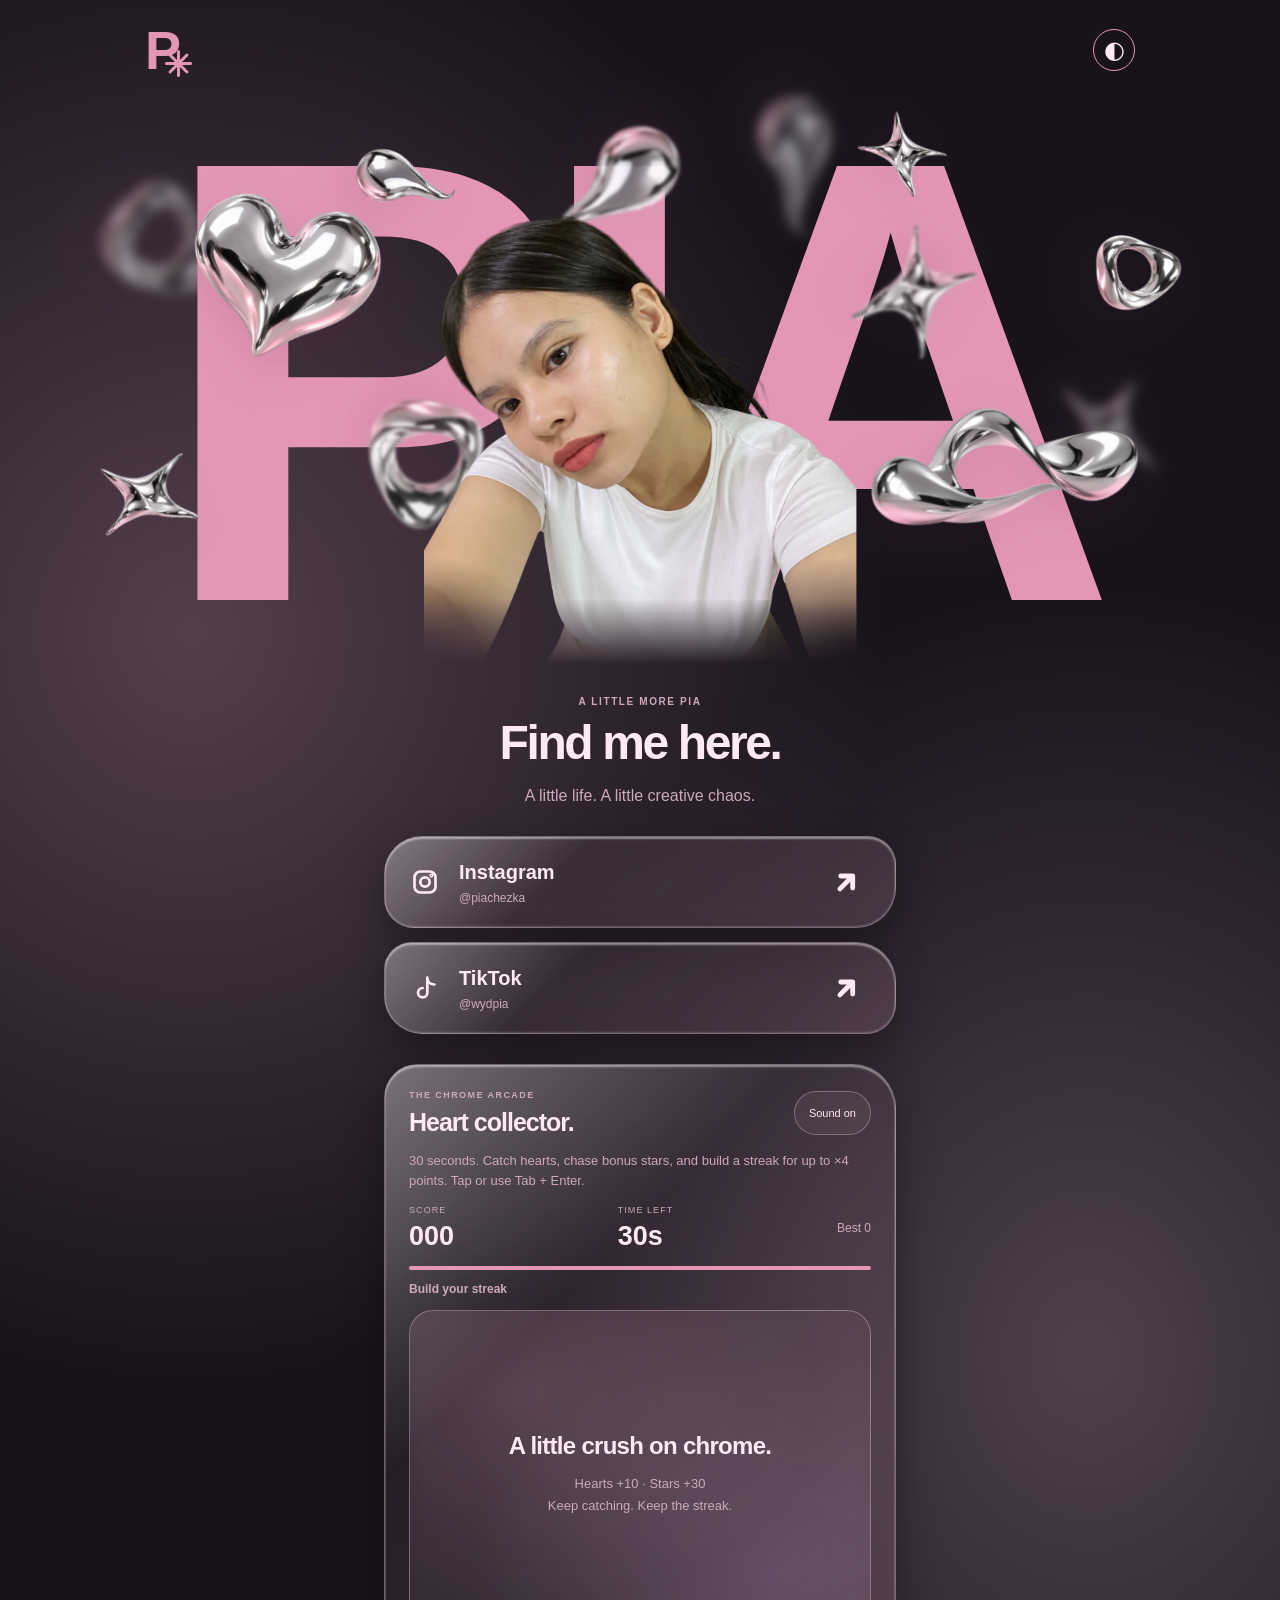
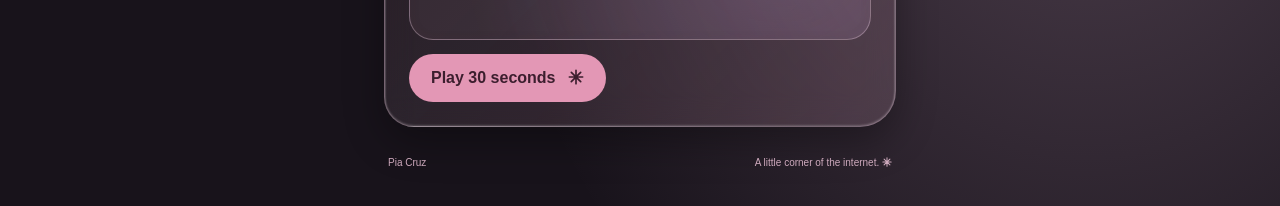
==== commit f6a57728: "Feather the landing portrait bottom edge and corners" ====
--- a/links/index.html
+++ b/links/index.html
@@ -1,5 +1,5 @@
 <!doctype html>
-<html lang="en"><head><meta charset="utf-8"><meta name="viewport" content="width=device-width,initial-scale=1"><meta name="theme-color" content="#f5dce6"><meta name="description" content="Find Pia on Instagram and TikTok. A little personality, a little play."><title>Pia — Find me here</title><link rel="stylesheet" href="style.css?v=8"></head><body>
+<html lang="en"><head><meta charset="utf-8"><meta name="viewport" content="width=device-width,initial-scale=1"><meta name="theme-color" content="#f5dce6"><meta name="description" content="Find Pia on Instagram and TikTok. A little personality, a little play."><title>Pia — Find me here</title><link rel="stylesheet" href="style.css?v=9"></head><body>
 <div id="chrome-field" aria-label="Interactive chrome shapes"><button class="chrome-piece" aria-label="Move chrome heart; drag or use arrow keys"><img src="../assets/chrome-heart.png" alt="" draggable="false"></button><button class="chrome-piece" aria-label="Move chrome ribbon; drag or use arrow keys"><img src="../assets/chrome-ribbon.webp" alt="" draggable="false"></button><button class="chrome-piece" aria-label="Move chrome star; drag or use arrow keys"><img src="../assets/chrome-star.png" alt="" draggable="false"></button><button class="chrome-piece" aria-label="Move chrome ring; drag or use arrow keys"><img src="../assets/chrome-ring.png" alt="" draggable="false"></button><button class="chrome-piece" aria-label="Move chrome droplet; drag or use arrow keys"><img src="../assets/chrome-drop.png" alt="" draggable="false"></button><button class="chrome-piece" aria-label="Move chrome small star; drag or use arrow keys"><img src="../assets/chrome-star.png" alt="" draggable="false"></button><button class="chrome-piece depth-distant" aria-label="Move distant chrome shape; drag or use arrow keys"><img src="../assets/chrome-ring.png" alt="" draggable="false"></button><button class="chrome-piece depth-distant" aria-label="Move distant chrome shape; drag or use arrow keys"><img src="../assets/chrome-star.png" alt="" draggable="false"></button><button class="chrome-piece depth-distant" aria-label="Move distant chrome shape; drag or use arrow keys"><img src="../assets/chrome-drop.png" alt="" draggable="false"></button><button class="chrome-piece depth-middle" aria-label="Move middle chrome shape; drag or use arrow keys"><img src="../assets/chrome-ring.png" alt="" draggable="false"></button><button class="chrome-piece depth-middle" aria-label="Move middle chrome shape; drag or use arrow keys"><img src="../assets/chrome-star.png" alt="" draggable="false"></button><button class="chrome-piece depth-middle" aria-label="Move middle chrome shape; drag or use arrow keys"><img src="../assets/chrome-drop.png" alt="" draggable="false"></button></div><header><a class="brand" href="#" aria-label="Pia home">P<span aria-hidden="true"><svg class="asterisk-icon" viewBox="0 0 24 24" width="1em" height="1em" aria-hidden="true" focusable="false"><path d="M12 2v20M2 12h20M5 5l14 14M19 5 5 19" fill="none" stroke="currentColor" stroke-width="2.5" stroke-linecap="round"/></svg></span></a><button id="theme" aria-label="Switch color theme">◐</button></header>
 <main>
 <section class="intro" aria-labelledby="name"><div class="portrait-stage"><span class="big-name" aria-hidden="true">PIA</span><img class="portrait" src="../assets/pia-cutout.webp" alt="Pia Cruz"></div><p class="eyebrow">A LITTLE MORE PIA</p><h1 id="name">Find me here.</h1><p class="intro-copy">A little life. A little creative chaos.</p></section>
--- a/links/style.css
+++ b/links/style.css
@@ -39,7 +39,16 @@
 /* Three independent chrome depth planes, with clear text below the portrait. */
 .portrait-stage{--stage-height:clamp(330px,44vw,620px);height:var(--stage-height);margin-bottom:30px}
 .big-name{font-size:min(57vw,calc(var(--stage-height)*1.12));line-height:.8;z-index:1}
-.portrait{mask-image:none;-webkit-mask-image:none;z-index:3}
+.portrait {
+  z-index: 3;
+  /* Blend the bottom edge and feather the corners a little higher. */
+  mask-image: linear-gradient(#000 88%, transparent 100%);
+  mask-image:
+    linear-gradient(#000 88%, transparent 100%),
+    radial-gradient(ellipse 30% 20% at bottom left, transparent, #000 100%),
+    radial-gradient(ellipse 30% 20% at bottom right, transparent, #000 100%);
+  mask-composite: intersect;
+}
 #chrome-field{z-index:auto}
 .chrome-piece{z-index:4}
 .chrome-piece:nth-child(1){width:clamp(115px,16vw,240px)}
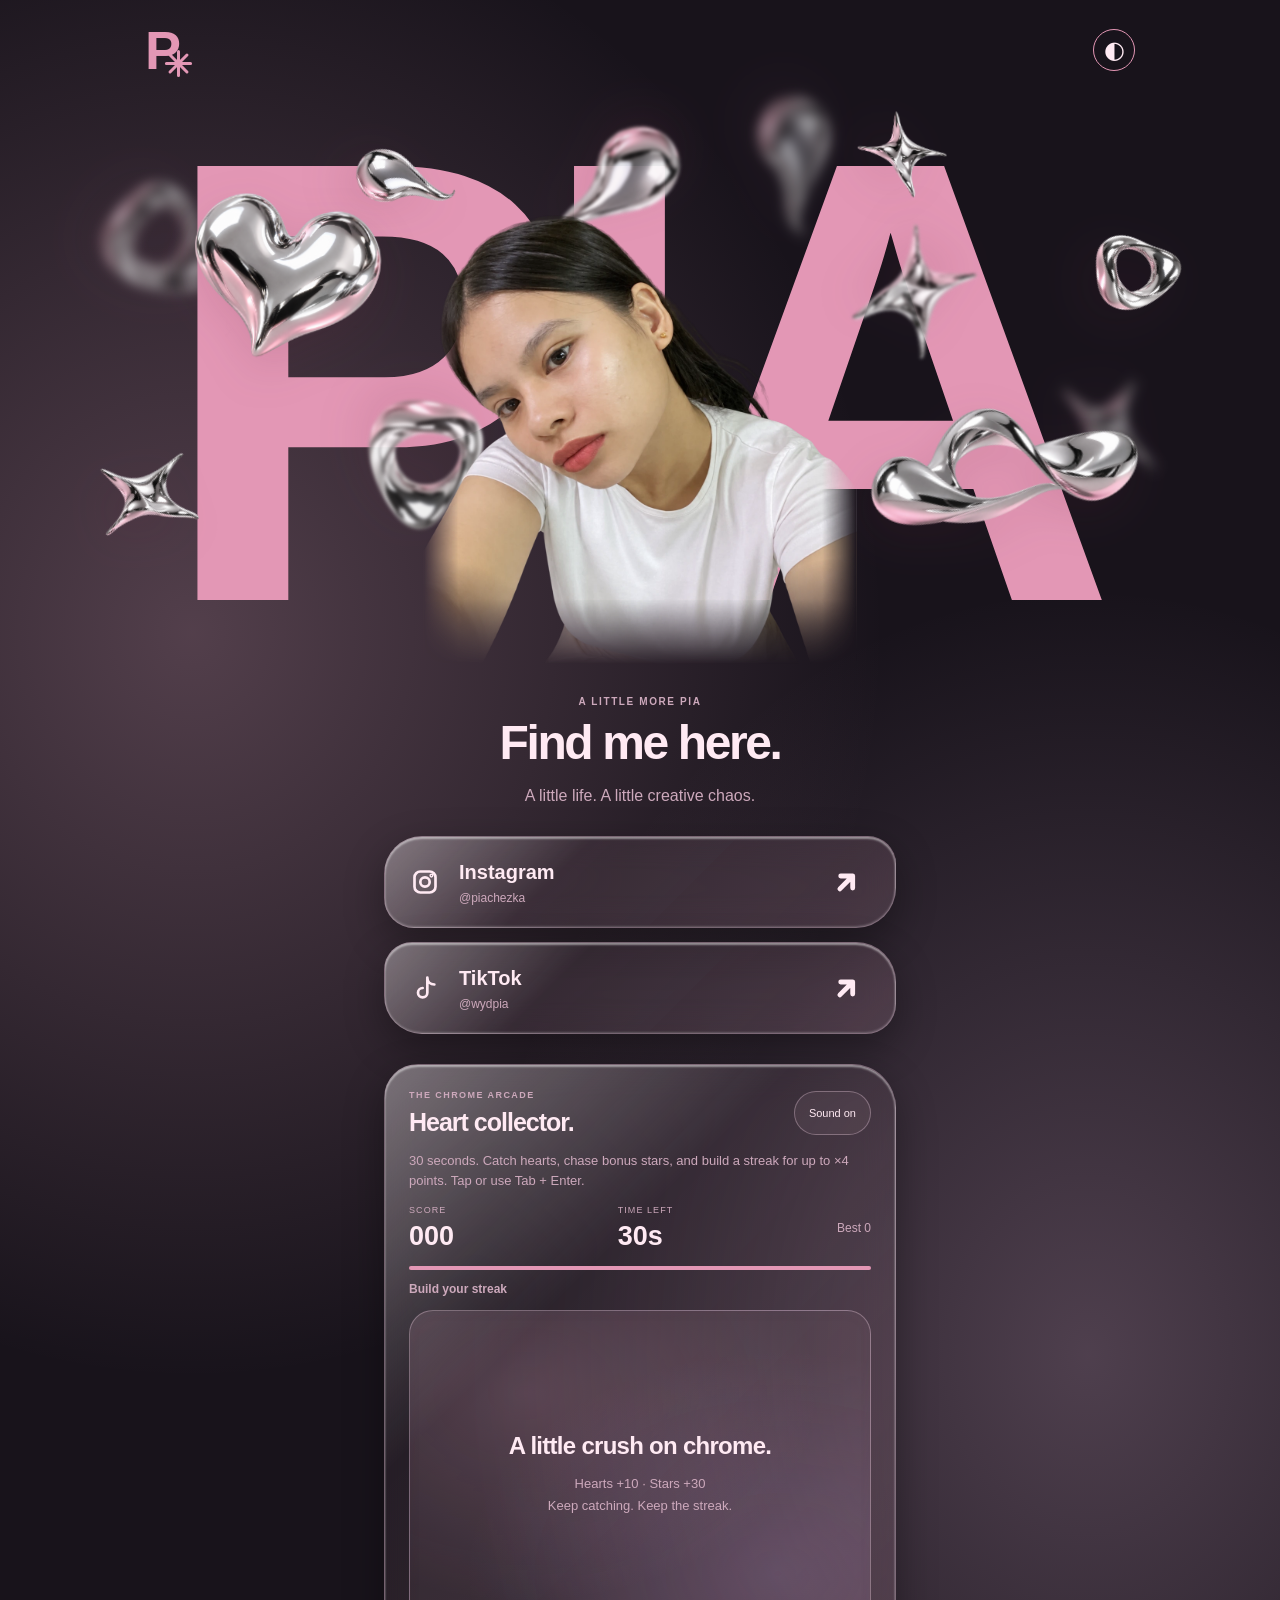
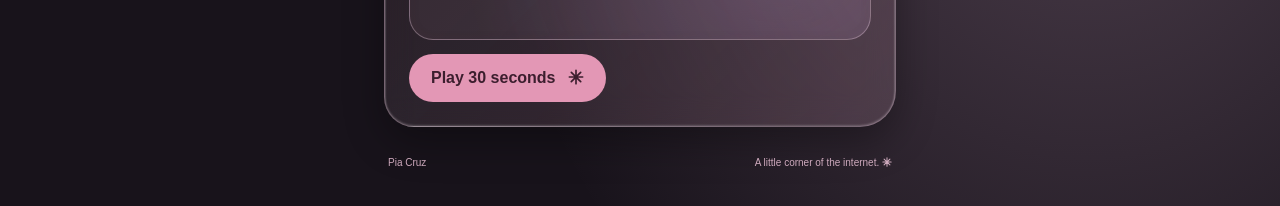
==== commit 85d2aadd: "Feather both side edges of the landing portrait" ====
--- a/links/index.html
+++ b/links/index.html
@@ -1,5 +1,5 @@
 <!doctype html>
-<html lang="en"><head><meta charset="utf-8"><meta name="viewport" content="width=device-width,initial-scale=1"><meta name="theme-color" content="#f5dce6"><meta name="description" content="Find Pia on Instagram and TikTok. A little personality, a little play."><title>Pia — Find me here</title><link rel="stylesheet" href="style.css?v=9"></head><body>
+<html lang="en"><head><meta charset="utf-8"><meta name="viewport" content="width=device-width,initial-scale=1"><meta name="theme-color" content="#f5dce6"><meta name="description" content="Find Pia on Instagram and TikTok. A little personality, a little play."><title>Pia — Find me here</title><link rel="stylesheet" href="style.css?v=10"></head><body>
 <div id="chrome-field" aria-label="Interactive chrome shapes"><button class="chrome-piece" aria-label="Move chrome heart; drag or use arrow keys"><img src="../assets/chrome-heart.png" alt="" draggable="false"></button><button class="chrome-piece" aria-label="Move chrome ribbon; drag or use arrow keys"><img src="../assets/chrome-ribbon.webp" alt="" draggable="false"></button><button class="chrome-piece" aria-label="Move chrome star; drag or use arrow keys"><img src="../assets/chrome-star.png" alt="" draggable="false"></button><button class="chrome-piece" aria-label="Move chrome ring; drag or use arrow keys"><img src="../assets/chrome-ring.png" alt="" draggable="false"></button><button class="chrome-piece" aria-label="Move chrome droplet; drag or use arrow keys"><img src="../assets/chrome-drop.png" alt="" draggable="false"></button><button class="chrome-piece" aria-label="Move chrome small star; drag or use arrow keys"><img src="../assets/chrome-star.png" alt="" draggable="false"></button><button class="chrome-piece depth-distant" aria-label="Move distant chrome shape; drag or use arrow keys"><img src="../assets/chrome-ring.png" alt="" draggable="false"></button><button class="chrome-piece depth-distant" aria-label="Move distant chrome shape; drag or use arrow keys"><img src="../assets/chrome-star.png" alt="" draggable="false"></button><button class="chrome-piece depth-distant" aria-label="Move distant chrome shape; drag or use arrow keys"><img src="../assets/chrome-drop.png" alt="" draggable="false"></button><button class="chrome-piece depth-middle" aria-label="Move middle chrome shape; drag or use arrow keys"><img src="../assets/chrome-ring.png" alt="" draggable="false"></button><button class="chrome-piece depth-middle" aria-label="Move middle chrome shape; drag or use arrow keys"><img src="../assets/chrome-star.png" alt="" draggable="false"></button><button class="chrome-piece depth-middle" aria-label="Move middle chrome shape; drag or use arrow keys"><img src="../assets/chrome-drop.png" alt="" draggable="false"></button></div><header><a class="brand" href="#" aria-label="Pia home">P<span aria-hidden="true"><svg class="asterisk-icon" viewBox="0 0 24 24" width="1em" height="1em" aria-hidden="true" focusable="false"><path d="M12 2v20M2 12h20M5 5l14 14M19 5 5 19" fill="none" stroke="currentColor" stroke-width="2.5" stroke-linecap="round"/></svg></span></a><button id="theme" aria-label="Switch color theme">◐</button></header>
 <main>
 <section class="intro" aria-labelledby="name"><div class="portrait-stage"><span class="big-name" aria-hidden="true">PIA</span><img class="portrait" src="../assets/pia-cutout.webp" alt="Pia Cruz"></div><p class="eyebrow">A LITTLE MORE PIA</p><h1 id="name">Find me here.</h1><p class="intro-copy">A little life. A little creative chaos.</p></section>
--- a/links/style.css
+++ b/links/style.css
@@ -41,10 +41,11 @@
 .big-name{font-size:min(57vw,calc(var(--stage-height)*1.12));line-height:.8;z-index:1}
 .portrait {
   z-index: 3;
-  /* Blend the bottom edge and feather the corners a little higher. */
+  /* Feather both sides and the bottom, with a deeper blend at the corners. */
   mask-image: linear-gradient(#000 88%, transparent 100%);
   mask-image:
     linear-gradient(#000 88%, transparent 100%),
+    linear-gradient(to right, transparent, #000 8%, #000 92%, transparent),
     radial-gradient(ellipse 30% 20% at bottom left, transparent, #000 100%),
     radial-gradient(ellipse 30% 20% at bottom right, transparent, #000 100%);
   mask-composite: intersect;
